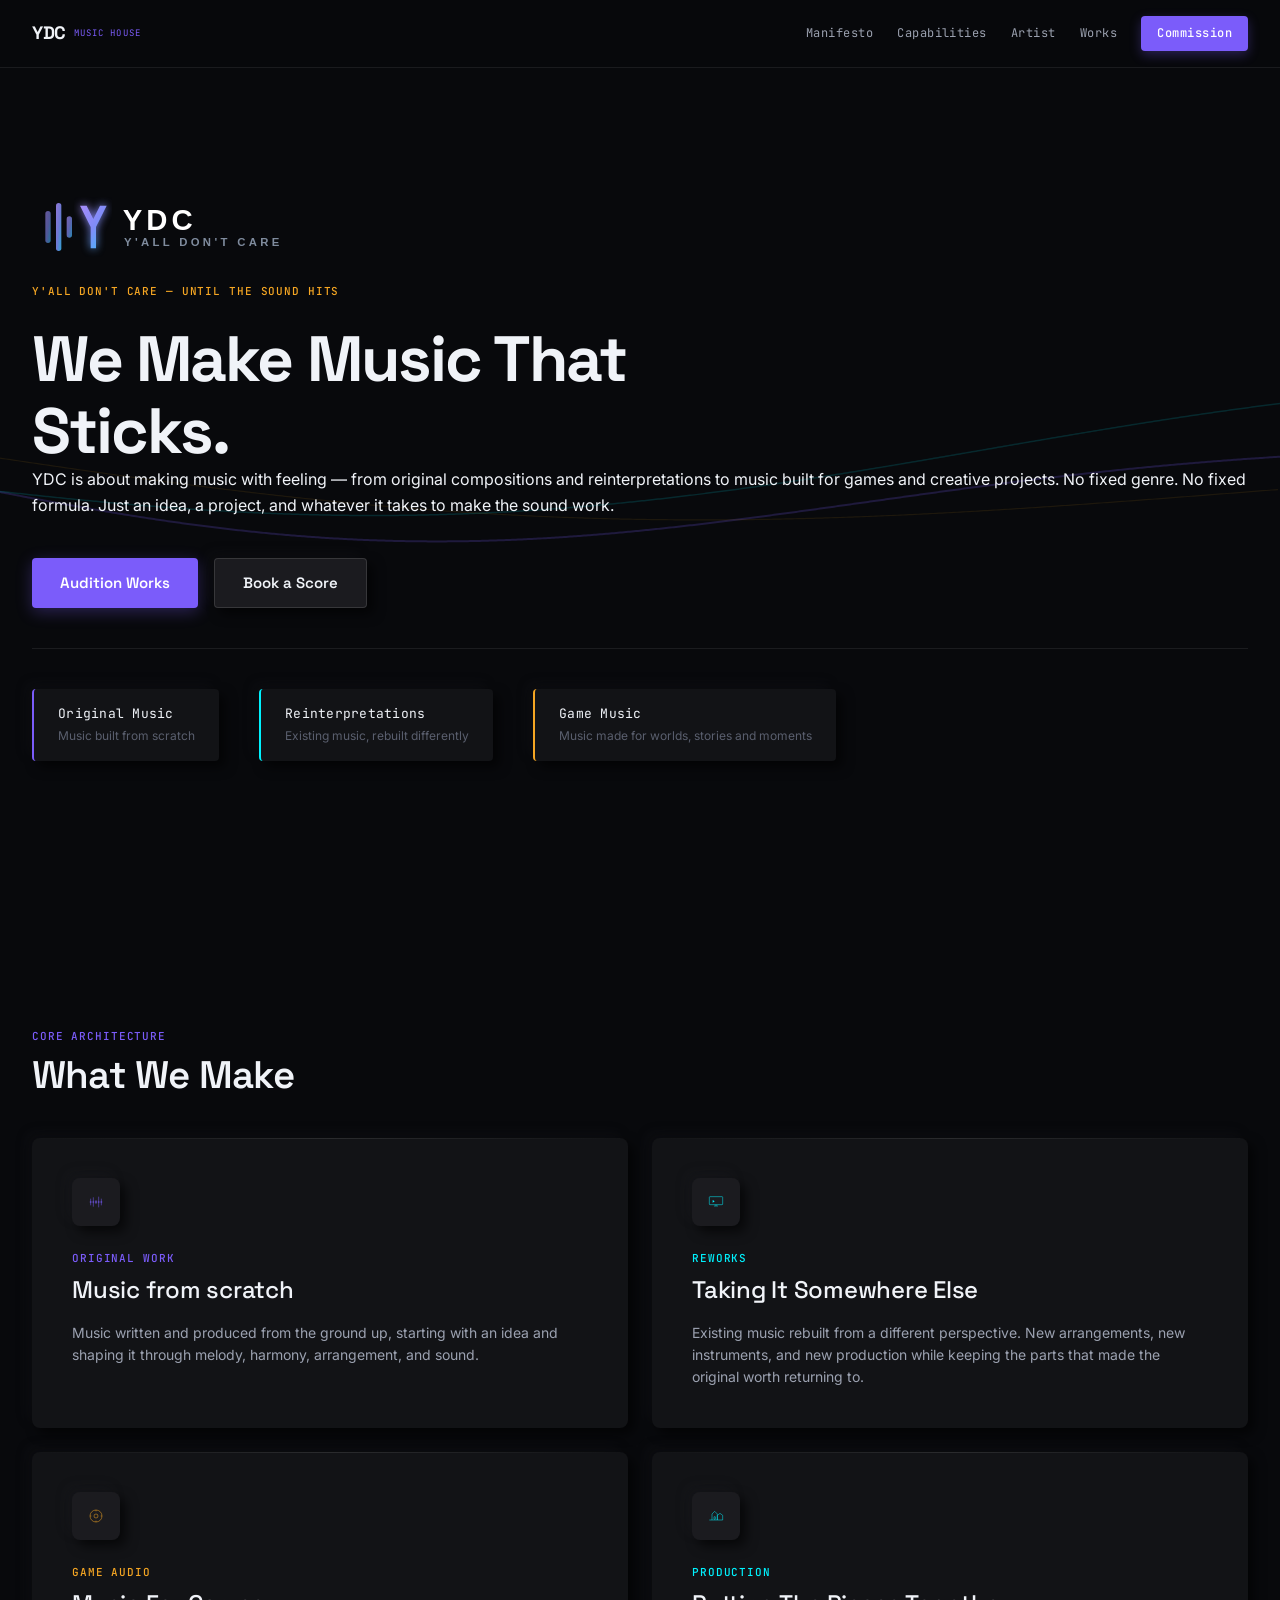
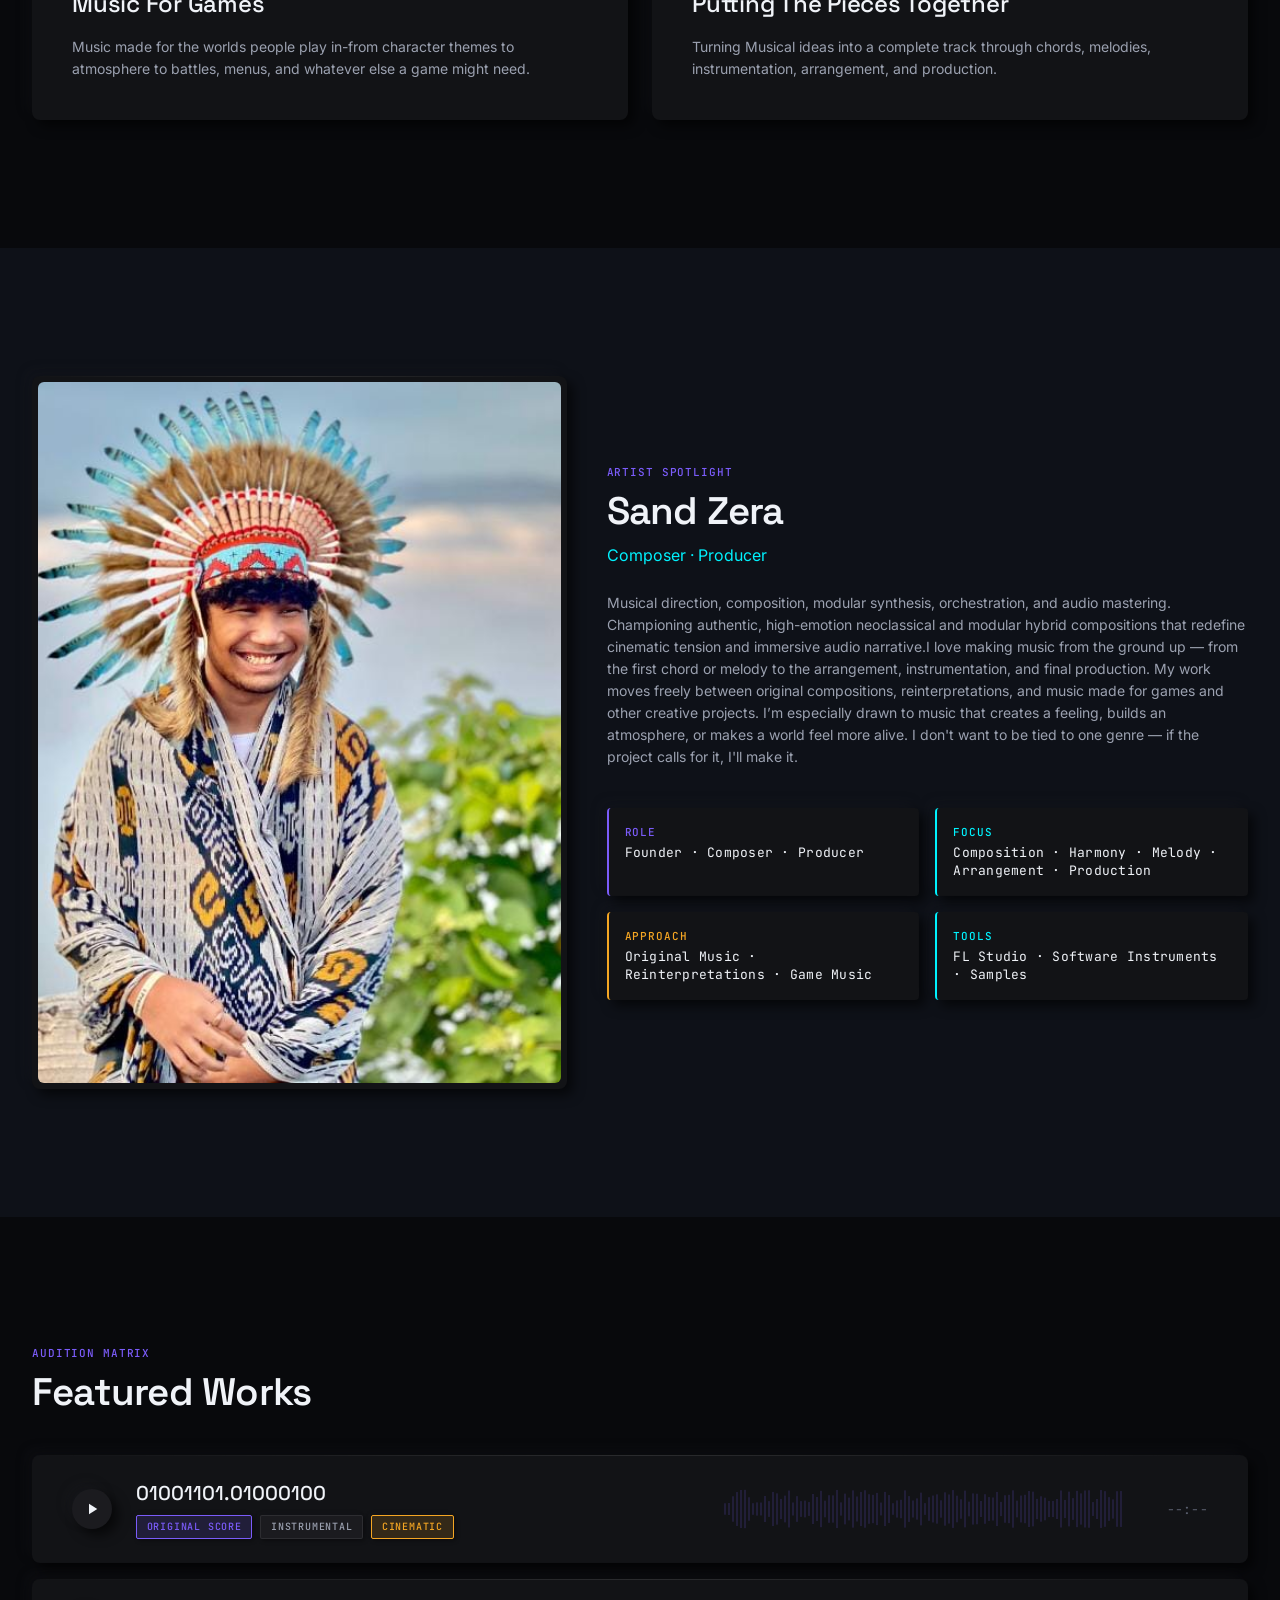
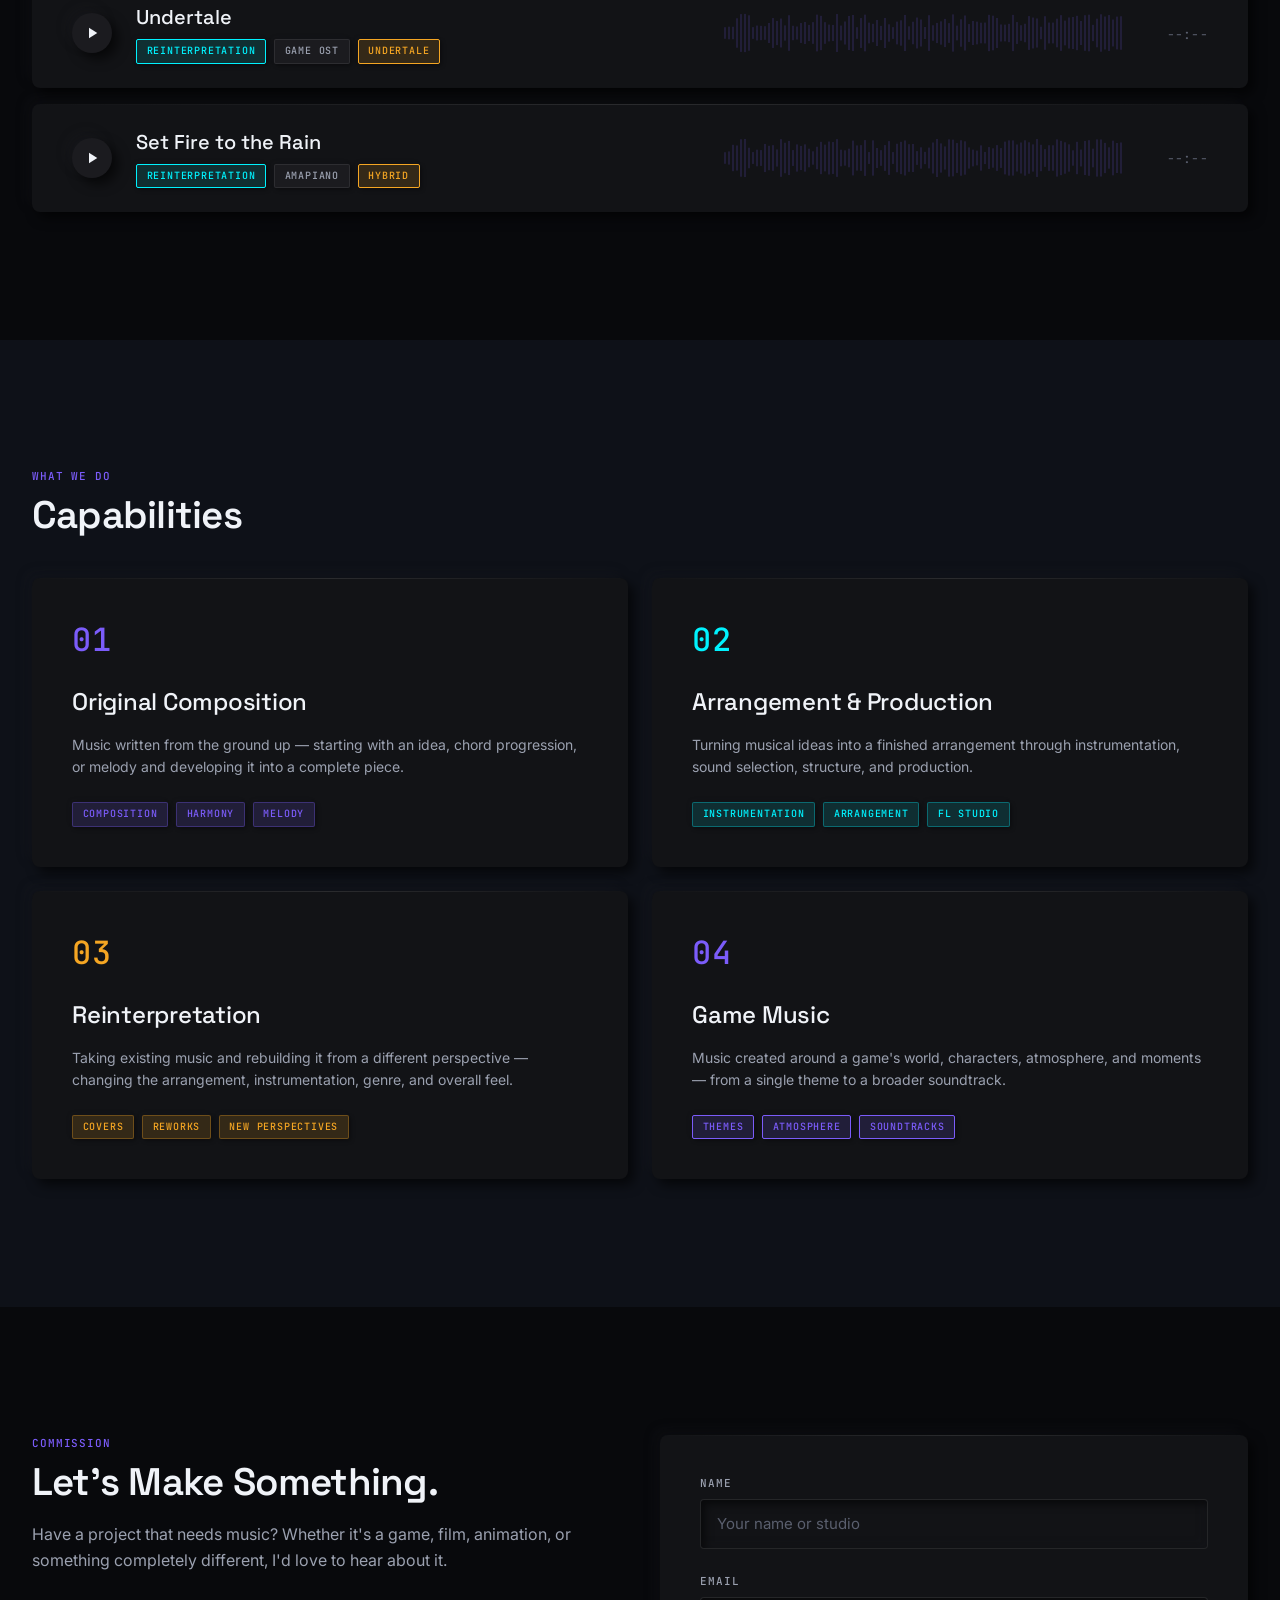
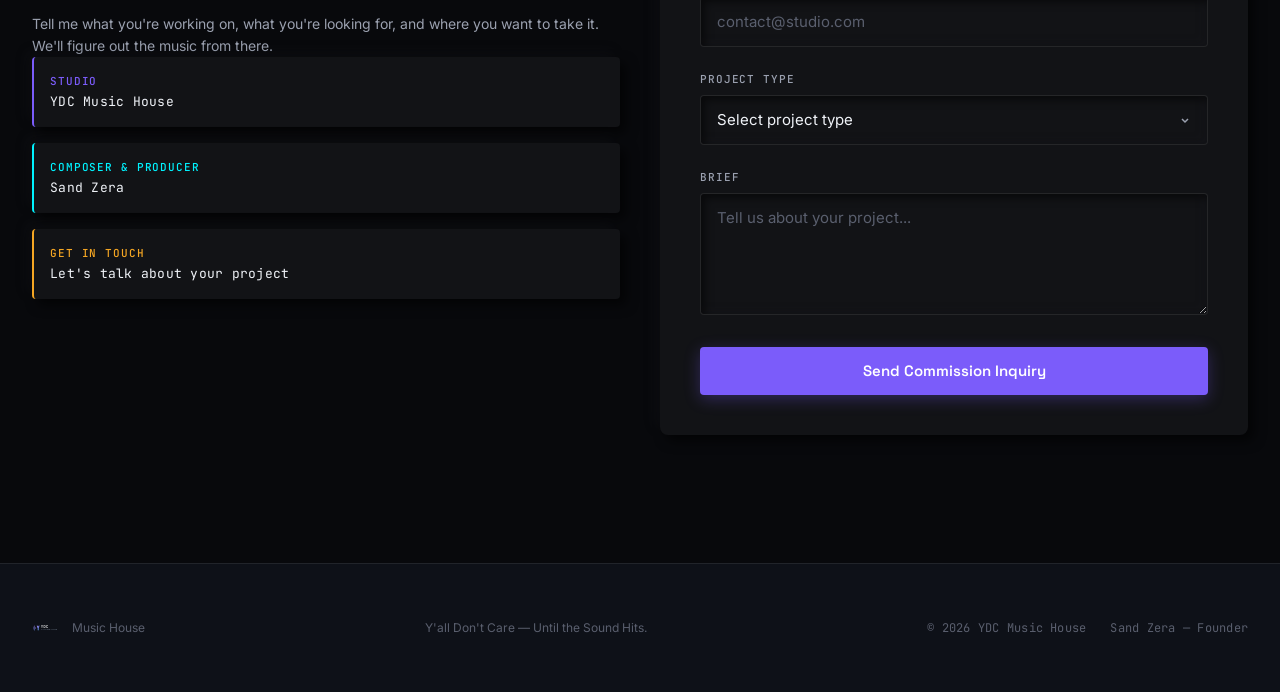
==== index.html @ 52e6efe8 "first commit" ====
<!DOCTYPE html>
<html lang="en">
<head>
  <meta charset="UTF-8">
  <meta name="viewport" content="width=device-width, initial-scale=1.0">
  <title>YDC Music House — Cinematic Sound Atelier</title>
  <meta name="description" content="YDC Music House — Bespoke cinematic soundtracks, adaptive game audio, and neoclassical reinterpretations by Sand Zera.">
  <link rel="preconnect" href="https://fonts.googleapis.com">
  <link rel="preconnect" href="https://fonts.gstatic.com" crossorigin>
  <link href="https://fonts.googleapis.com/css2?family=Inter:wght@400;500;600&family=JetBrains+Mono:wght@400;500&family=Space+Grotesk:wght@500;600;700&display=swap" rel="stylesheet">
  <link rel="stylesheet" href="styles.css">
</head>
<body>

  <!-- FIXED WAVEFORM BACKGROUND -->
  <canvas id="globalWaveform" class="global-waveform"></canvas>

  <!-- NAV -->
  <nav class="nav" id="nav">
    <div class="nav-inner container">
      <a href="#" class="nav-logo">
        <span class="nav-logo-mark">YDC</span>
        <span class="nav-logo-sub">MUSIC HOUSE</span>
      </a>
      <div class="nav-links" id="navLinks">
        <a href="#manifesto" class="nav-link">Manifesto</a>
        <a href="#capabilities" class="nav-link">Capabilities</a>
        <a href="#artist" class="nav-link">Artist</a>
        <a href="#works" class="nav-link">Works</a>
        <a href="#contact" class="nav-link nav-link--cta">Commission</a>
      </div>
      <button class="nav-toggle" id="navToggle" aria-label="Toggle menu">
        <span></span><span></span><span></span>
      </button>
    </div>
  </nav>

  <!-- HERO / MANIFESTO -->
  <section class="hero" id="manifesto">
    <div class="container hero-content">
      <img src="img/ydc-logo.svg" alt="YDC Music House" class="hero-logo">
      <p class="label-caps hero-eyebrow">Y'all Don't Care — Until the Sound Hits</p>
      <h1 class="display-hero">We Make Music That<br>Sticks.</h1>YDC is about making music with feeling — from original compositions and reinterpretations to music built for games and creative projects.

No fixed genre. No fixed formula. Just an idea, a project, and whatever it takes to make the sound work.</p>
      <div class="hero-actions">
        <a href="#works" class="btn btn-primary">Audition Works</a>
        <a href="#contact" class="btn btn-secondary">Book a Score</a>
      </div>
      <div class="hero-stats">
        <div class="hero-stat">
          <span class="mono-metric">Original Music</span>
          <span class="body-sm">Music built from scratch</span>
        </div>
        <div class="hero-stat">
          <span class="mono-metric">Reinterpretations</span>
          <span class="body-sm">Existing music, rebuilt differently</span>
        </div>
        <div class="hero-stat">
          <span class="mono-metric">Game Music</span>
          <span class="body-sm">Music made for worlds, stories and moments</span>
        </div>
      </div>
    </div>
  </section>

  <!-- GSM PILLARS / CAPABILITIES -->
  <section class="pillars" id="capabilities">
    <div class="container">
      <p class="label-caps section-label">Core Architecture</p>
      <h2 class="headline-lg">What We Make</h2>
      <div class="pillars-grid">

        <div class="pillar-card neu-card" data-reveal>
          <div class="pillar-icon">
            <svg viewBox="0 0 48 48" fill="none" stroke="currentColor" stroke-width="1.5"><path d="M8 14v20M16 10v28M24 18v12M32 8v32M40 14v20"/><circle cx="8" cy="24" r="2"/><circle cx="16" cy="24" r="2"/><circle cx="24" cy="24" r="2"/><circle cx="32" cy="24" r="2"/><circle cx="40" cy="24" r="2"/></svg>
          </div>
          <span class="label-caps pillar-tag">Original Work</span>
          <h3 class="headline-md">Music from scratch</h3>
          <p class="body-md">Music written and produced from the ground up, starting with an idea and shaping it through melody, harmony, arrangement, and sound.</p>
        </div>

        <div class="pillar-card neu-card" data-reveal>
          <div class="pillar-icon">
            <svg viewBox="0 0 48 48" fill="none" stroke="currentColor" stroke-width="1.5"><rect x="4" y="8" width="40" height="24" rx="2"/><path d="M18 36h12M24 32v4"/><path d="M14 18l6 4-6 4V18z" fill="currentColor" stroke="none"/></svg>
          </div>
          <span class="label-caps pillar-tag">Reworks</span>
          <h3 class="headline-md">Taking It Somewhere Else</h3>
          <p class="body-md">Existing music rebuilt from a different perspective. New arrangements, new instruments, and new production while keeping the parts that made the original worth returning to.</p>
        </div>

        <div class="pillar-card neu-card" data-reveal>
          <div class="pillar-icon">
            <svg viewBox="0 0 48 48" fill="none" stroke="currentColor" stroke-width="1.5"><circle cx="24" cy="24" r="18"/><circle cx="24" cy="24" r="6"/><path d="M24 6v4M24 38v4M6 24h4M38 24h4"/></svg>
          </div>
          <span class="label-caps pillar-tag">Game Audio</span>
          <h3 class="headline-md">Music For Games</h3>
          <p class="body-md">Music made for the worlds people play in-from character themes to atmosphere to battles, menus, and whatever else a game might need.</p>
        </div>

        <div class="pillar-card neu-card" data-reveal>
          <div class="pillar-icon">
            <svg viewBox="0 0 48 48" fill="none" stroke="currentColor" stroke-width="1.5"><path d="M12 36V18l8-8 8 8v18"/><path d="M28 36V22l8-6 8 6v14"/><path d="M4 36h40"/><rect x="18" y="26" width="4" height="8" rx="1"/></svg>
          </div>
          <span class="label-caps pillar-tag">Production</span>
          <h3 class="headline-md">Putting The Pieces Together</h3>
          <p class="body-md">Turning Musical ideas into a complete track through chords, melodies, instrumentation, arrangement, and production.</p>
        </div>

      </div>
    </div>
  </section>

  <!-- ARTIST SPOTLIGHT -->
  <section class="artist" id="artist">
    <div class="container artist-layout">
      <div class="artist-image-col" data-reveal>
        <div class="artist-image neu-card neu-card--primary">
          <img src="img/sand zera.jpeg" alt="Sand Zera — Principal Music Composer & Orchestral Producer" class="artist-photo">
        </div>
      </div>
      <div class="artist-info-col" data-reveal>
        <p class="label-caps section-label">Artist Spotlight</p>
        <h2 class="headline-lg">Sand Zera</h2>
        <p class="body-lg artist-role">Composer · Producer</p>
        <p class="body-md artist-bio">Musical direction, composition, modular synthesis, orchestration, and audio mastering. Championing authentic, high-emotion neoclassical and modular hybrid compositions that redefine cinematic tension and immersive audio narrative.I love making music from the ground up — from the first chord or melody to the arrangement, instrumentation, and final production. My work moves freely between original compositions, reinterpretations, and music made for games and other creative projects.

I’m especially drawn to music that creates a feeling, builds an atmosphere, or makes a world feel more alive. I don't want to be tied to one genre — if the project calls for it, I'll make it.</p>
        <div class="artist-specs">
          <div class="artist-spec">
            <span class="label-caps">Role</span>
            <span class="mono-metric">Founder · Composer · Producer</span>
          </div>
          <div class="artist-spec">
            <span class="label-caps">Focus</span>
            <span class="mono-metric">Composition · Harmony · Melody · Arrangement · Production</span>
          </div>
          <div class="artist-spec">
            <span class="label-caps">Approach</span>
            <span class="mono-metric">Original Music · Reinterpretations · Game Music</span>
          </div>
          <div class="artist-spec">
            <span class="label-caps">Tools</span>
            <span class="mono-metric">FL Studio · Software Instruments · Samples</span>
          </div>
        </div>
      </div>
    </div>
  </section>

  <!-- WORKS MATRIX -->
  <section class="works" id="works">
    <div class="container">
      <p class="label-caps section-label">Audition Matrix</p>
      <h2 class="headline-lg">Featured Works</h2>
      <div class="works-list">

        <div class="work-row neu-card" data-track="0">
          <div class="work-play">
            <button class="transport-btn" data-action="play" aria-label="Play">
              <svg class="icon-play" viewBox="0 0 24 24" fill="currentColor"><path d="M8 5v14l11-7z"/></svg>
              <svg class="icon-pause" viewBox="0 0 24 24" fill="currentColor" style="display:none"><path d="M6 4h4v16H6zM14 4h4v16h-4z"/></svg>
            </button>
          </div>
          <div class="work-info">
            <h3 class="headline-sm">01001101.01000100</h3>
            <div class="work-tags">
              <span class="chip chip--primary">Original Score</span>
              <span class="chip">Instrumental</span>
              <span class="chip chip--accent">Cinematic</span>
            </div>
          </div>
          <div class="work-waveform">
            <canvas class="waveform-canvas" width="600" height="48"></canvas>
          </div>
          <div class="work-meta">
            <span class="mono-metric work-time">--:--</span>
          </div>
        </div>

        <div class="work-row neu-card" data-track="1">
          <div class="work-play">
            <button class="transport-btn" data-action="play" aria-label="Play">
              <svg class="icon-play" viewBox="0 0 24 24" fill="currentColor"><path d="M8 5v14l11-7z"/></svg>
              <svg class="icon-pause" viewBox="0 0 24 24" fill="currentColor" style="display:none"><path d="M6 4h4v16H6zM14 4h4v16h-4z"/></svg>
            </button>
          </div>
          <div class="work-info">
            <h3 class="headline-sm">Undertale</h3>
            <div class="work-tags">
              <span class="chip chip--secondary">Reinterpretation</span>
              <span class="chip">GAME OST</span>
              <span class="chip chip--accent">Undertale</span>
            </div>
          </div>
          <div class="work-waveform">
            <canvas class="waveform-canvas" width="600" height="48"></canvas>
          </div>
          <div class="work-meta">
            <span class="mono-metric work-time">--:--</span>
          </div>
        </div>

        <div class="work-row neu-card" data-track="2">
          <div class="work-play">
            <button class="transport-btn" data-action="play" aria-label="Play">
              <svg class="icon-play" viewBox="0 0 24 24" fill="currentColor"><path d="M8 5v14l11-7z"/></svg>
              <svg class="icon-pause" viewBox="0 0 24 24" fill="currentColor" style="display:none"><path d="M6 4h4v16H6zM14 4h4v16h-4z"/></svg>
            </button>
          </div>
          <div class="work-info">
            <h3 class="headline-sm">Set Fire to the Rain</h3>
            <div class="work-tags">
              <span class="chip chip--secondary">Reinterpretation</span>
              <span class="chip">Amapiano</span>
              <span class="chip chip--accent">Hybrid</span>
            </div>
          </div>
          <div class="work-waveform">
            <canvas class="waveform-canvas" width="600" height="48"></canvas>
          </div>
          <div class="work-meta">
            <span class="mono-metric work-time">--:--</span>
          </div>
        </div>

      </div>

      <!-- Global Player Bar -->
      <div class="player-bar" id="playerBar" style="display:none">
        <div class="player-bar-inner">
          <div class="player-track-info">
            <span class="player-track-name headline-sm" id="playerTrackName"></span>
            <span class="player-track-tag label-caps" id="playerTrackTag"></span>
          </div>
          <div class="player-controls">
            <button class="transport-btn transport-btn--lg" id="playerPrev" aria-label="Previous">
              <svg viewBox="0 0 24 24" fill="currentColor"><path d="M6 6h2v12H6zM9.5 12l8.5 6V6z"/></svg>
            </button>
            <button class="transport-btn transport-btn--lg transport-btn--play" id="playerPlayPause" aria-label="Play/Pause">
              <svg class="icon-play" viewBox="0 0 24 24" fill="currentColor"><path d="M8 5v14l11-7z"/></svg>
              <svg class="icon-pause" viewBox="0 0 24 24" fill="currentColor" style="display:none"><path d="M6 4h4v16H6zM14 4h4v16h-4z"/></svg>
            </button>
            <button class="transport-btn transport-btn--lg" id="playerNext" aria-label="Next">
              <svg viewBox="0 0 24 24" fill="currentColor"><path d="M16 6h2v12h-2zM6 18l8.5-6L6 6z"/></svg>
            </button>
          </div>
          <div class="player-progress">
            <span class="mono-metric" id="playerCurrentTime">0:00</span>
            <div class="progress-track" id="progressTrack">
              <div class="progress-fill" id="progressFill"></div>
              <div class="progress-head" id="progressHead"></div>
            </div>
            <span class="mono-metric" id="playerDuration">0:00</span>
          </div>
          <div class="player-volume">
            <div class="volume-control">
              <button class="volume-btn" id="volumeBtn" aria-label="Mute/Unmute">
                <svg id="volumeIcon" viewBox="0 0 24 24" fill="currentColor"><path d="M3 9v6h4l5 5V4L7 9H3zm13.5 3c0-1.77-1.02-3.29-2.5-4.03v8.05c1.48-.73 2.5-2.25 2.5-4.02zM14 3.23v2.06c2.89.86 5 3.54 5 6.71s-2.11 5.85-5 6.71v2.06c4.01-.91 7-4.49 7-8.77s-2.99-7.86-7-8.77z"/></svg>
                <svg id="volumeMuteIcon" viewBox="0 0 24 24" fill="currentColor" style="display:none"><path d="M16.5 12c0-1.77-1.02-3.29-2.5-4.03v2.21l2.45 2.45c.03-.2.05-.41.05-.63zm2.5 0c0 .94-.2 1.82-.54 2.64l1.51 1.51C20.63 14.91 21 13.5 21 12c0-4.28-2.99-7.86-7-8.77v2.06c2.89.86 5 3.54 5 6.71zM4.27 3L3 4.27 7.73 9H3v6h4l5 5v-6.73l4.25 4.25c-.67.52-1.42.93-2.25 1.18v2.06c1.38-.31 2.63-.95 3.69-1.81L19.73 21 21 19.73l-9-9L4.27 3zM12 4L9.91 6.09 12 8.18V4z"/></svg>
              </button>
              <input type="range" class="volume-slider" id="volumeSlider" min="0" max="100" value="80" aria-label="Volume">
            </div>
          </div>
        </div>
      </div>
    </div>
  </section>

  <!-- WHAT WE DO / CAPABILITIES -->
  <section class="services" id="services">
    <div class="container">
      <p class="label-caps section-label">What We Do</p>
      <h2 class="headline-lg">Capabilities</h2>
      <div class="services-grid">

        <div class="service-card neu-card" data-reveal>
          <span class="mono-metric service-number">01</span>
          <h3 class="headline-md">Original Composition</h3>
          <p class="body-md">Music written from the ground up — starting with an idea, chord progression, or melody and developing it into a complete piece.</p>
          <div class="service-specs">
            <span class="chip chip--primary">Composition</span>
            <span class="chip chip--primary">Harmony</span>
            <span class="chip chip--primary">Melody</span>
          </div>
        </div>

        <div class="service-card neu-card" data-reveal>
          <span class="mono-metric service-number">02</span>
          <h3 class="headline-md">Arrangement &amp; Production</h3>
          <p class="body-md">Turning musical ideas into a finished arrangement through instrumentation, sound selection, structure, and production.</p>
          <div class="service-specs">
            <span class="chip chip--secondary">Instrumentation</span>
            <span class="chip chip--secondary">Arrangement</span>
            <span class="chip chip--secondary">FL Studio</span>
          </div>
        </div>

        <div class="service-card neu-card" data-reveal>
          <span class="mono-metric service-number">03</span>
          <h3 class="headline-md">Reinterpretation</h3>
          <p class="body-md">Taking existing music and rebuilding it from a different perspective — changing the arrangement, instrumentation, genre, and overall feel.</p>
          <div class="service-specs">
            <span class="chip chip--accent">Covers</span>
            <span class="chip chip--accent">Reworks</span>
            <span class="chip chip--accent">New Perspectives</span>
          </div>
        </div>

        <div class="service-card neu-card" data-reveal>
          <span class="mono-metric service-number">04</span>
          <h3 class="headline-md">Game Music</h3>
          <p class="body-md">Music created around a game's world, characters, atmosphere, and moments — from a single theme to a broader soundtrack.</p>
          <div class="service-specs">
            <span class="chip chip--primary">Themes</span>
            <span class="chip chip--primary">Atmosphere</span>
            <span class="chip chip--primary">Soundtracks</span>
          </div>
        </div>

      </div>
    </div>
  </section>

  <!-- COMMISSION -->
  <section class="contact" id="contact">
    <div class="container contact-layout">
      <div class="contact-info" data-reveal>
        <p class="label-caps section-label">Commission</p>
        <h2 class="headline-lg">Let's Make Something.</h2>
        <p class="body-lg">Have a project that needs music? Whether it's a game, film, animation, or something completely different, I'd love to hear about it.</p>
        <p class="body-md" style="color: var(--text-mid); margin-top: var(--space-md);">Tell me what you're working on, what you're looking for, and where you want to take it. We'll figure out the music from there.</p>
        <div class="contact-details">
          <div class="contact-detail">
            <span class="label-caps">Studio</span>
            <span class="mono-metric">YDC Music House</span>
          </div>
          <div class="contact-detail">
            <span class="label-caps">Composer &amp; Producer</span>
            <span class="mono-metric">Sand Zera</span>
          </div>
          <div class="contact-detail">
            <span class="label-caps">Get In Touch</span>
            <span class="mono-metric">Let's talk about your project</span>
          </div>
        </div>
      </div>
      <div class="contact-form-wrap" data-reveal>
        <form class="contact-form neu-card" id="contactForm" action="https://api.web3forms.com/submit" method="POST">
          <input type="hidden" name="access_key" value="b7cc410f-c3ca-43a8-bf45-d6888de39b1b">
          <input type="hidden" name="subject" value="New Commission Inquiry — YDC Music House">
          <input type="hidden" name="from_name" value="YDC Music House Website">
          <input type="hidden" name="redirect" value="https://web3forms.com/success">
          <div class="form-group">
            <label class="label-caps" for="formName">Name</label>
            <input type="text" id="formName" name="name" class="form-input" placeholder="Your name or studio" required>
          </div>
          <div class="form-group">
            <label class="label-caps" for="formEmail">Email</label>
            <input type="email" id="formEmail" name="email" class="form-input" placeholder="contact@studio.com" required>
          </div>
          <div class="form-group">
            <label class="label-caps" for="formProject">Project Type</label>
            <select id="formProject" name="project_type" class="form-input" required>
              <option value="">Select project type</option>
              <option value="game">Game Soundtrack</option>
              <option value="film">Film / Trailer Scoring</option>
              <option value="release">Artistic Release</option>
              <option value="other">Other</option>
            </select>
          </div>
          <div class="form-group">
            <label class="label-caps" for="formMessage">Brief</label>
            <textarea id="formMessage" name="message" class="form-input form-textarea" rows="4" placeholder="Tell us about your project..." required></textarea>
          </div>
          <button type="submit" class="btn btn-primary btn-full">Send Commission Inquiry</button>
        </form>
      </div>
    </div>
  </section>

  <!-- FOOTER -->
  <footer class="footer">
    <div class="container footer-inner">
      <div class="footer-brand">
        <img src="img/ydc-logo.svg" alt="YDC" class="footer-brand-img">
        <span class="body-sm">Music House</span>
      </div>
      <p class="body-sm footer-copy">Y'all Don't Care — Until the Sound Hits.</p>
      <div class="footer-meta">
        <span class="mono-metric">&copy; 2026 YDC Music House</span>
        <span class="mono-metric">Sand Zera — Founder</span>
      </div>
    </div>
  </footer>

  <audio id="audioElement" preload="auto"></audio>
  <script src="app.js"></script>
</body>
</html>
---- styles.css ----
/* ============================================
   YDC MUSIC HOUSE — Design System Tokens
   From DESIGN.md
   ============================================ */

:root {
  /* Colors — Obsidian Void Palette */
  --bg: #08090C;
  --bg-elevated: #0E1118;
  --bg-deck: #151922;
  --surface-1: #121316;
  --surface-2: #1b1b1f;
  --surface-3: #1f1f23;
  --surface-4: #292a2d;
  --surface-5: #343538;

  --primary: #7B5CFA;
  --primary-glow: rgba(123, 92, 250, 0.35);
  --primary-dim: rgba(123, 92, 250, 0.15);
  --on-primary: #FFFFFF;

  --secondary: #00F2FE;
  --secondary-glow: rgba(0, 242, 254, 0.5);
  --secondary-dim: rgba(0, 242, 254, 0.12);

  --tertiary: #F5A623;
  --tertiary-glow: rgba(245, 166, 35, 0.35);
  --tertiary-dim: rgba(245, 166, 35, 0.15);

  --text-high: #F0F3F8;
  --text-mid: #9BA1B0;
  --text-low: #5A5F6E;

  --border: rgba(255, 255, 255, 0.08);
  --border-strong: rgba(255, 255, 255, 0.12);

  /* Neomorphism shadows for dark surfaces */
  --neu-shadow-out: 6px 6px 12px rgba(0, 0, 0, 0.6), -6px -6px 12px rgba(40, 42, 45, 0.15);
  --neu-shadow-in: inset 4px 4px 8px rgba(0, 0, 0, 0.5), inset -4px -4px 8px rgba(40, 42, 45, 0.1);
  --neu-shadow-out-hover: 8px 8px 16px rgba(0, 0, 0, 0.7), -8px -8px 16px rgba(40, 42, 45, 0.18);
  --neu-shadow-primary: 6px 6px 12px rgba(0, 0, 0, 0.6), -6px -6px 12px rgba(123, 92, 250, 0.08);
  --neu-shadow-secondary: 6px 6px 12px rgba(0, 0, 0, 0.6), -6px -6px 12px rgba(0, 242, 254, 0.06);

  /* Typography */
  --font-display: 'Space Grotesk', sans-serif;
  --font-body: 'Inter', sans-serif;
  --font-mono: 'JetBrains Mono', monospace;

  /* Spacing */
  --gutter: 1.5rem;
  --margin: 2rem;
  --space-xs: 0.25rem;
  --space-sm: 0.5rem;
  --space-md: 1rem;
  --space-lg: 1.5rem;
  --space-xl: 2.5rem;

  /* Radius */
  --radius-sm: 0.125rem;
  --radius: 0.25rem;
  --radius-md: 0.375rem;
  --radius-lg: 0.5rem;
  --radius-xl: 0.75rem;
  --radius-full: 9999px;
}

/* ============================================
   RESET & BASE
   ============================================ */

*, *::before, *::after {
  box-sizing: border-box;
  margin: 0;
  padding: 0;
}

html {
  scroll-behavior: smooth;
  -webkit-font-smoothing: antialiased;
  -moz-osx-font-smoothing: grayscale;
}

body {
  font-family: var(--font-body);
  background: var(--bg);
  color: var(--text-high);
  line-height: 1.6;
  overflow-x: hidden;
}

a { color: inherit; text-decoration: none; }
img { max-width: 100%; display: block; }
button { cursor: pointer; border: none; background: none; font: inherit; color: inherit; }
input, select, textarea { font: inherit; color: inherit; }

/* ============================================
   TYPOGRAPHY CLASSES (from DESIGN.md)
   ============================================ */

.display-hero {
  font-family: var(--font-display);
  font-size: clamp(2.375rem, 5vw, 4rem);
  font-weight: 700;
  line-height: 1.125;
  letter-spacing: -0.03em;
}

.headline-lg {
  font-family: var(--font-display);
  font-size: clamp(1.75rem, 3vw, 2.5rem);
  font-weight: 600;
  line-height: 1.2;
  letter-spacing: -0.02em;
}

.headline-md {
  font-family: var(--font-display);
  font-size: 1.5rem;
  font-weight: 500;
  line-height: 1.333;
  letter-spacing: -0.01em;
}

.headline-sm {
  font-family: var(--font-display);
  font-size: 1.25rem;
  font-weight: 500;
  line-height: 1.4;
}

.body-lg { font-size: 1rem; line-height: 1.625; }
.body-md { font-size: 0.875rem; line-height: 1.571; }
.body-sm { font-size: 0.75rem; line-height: 1.5; }

.label-caps {
  font-family: var(--font-mono);
  font-size: 0.6875rem;
  font-weight: 500;
  line-height: 1.455;
  letter-spacing: 0.08em;
  text-transform: uppercase;
  color: var(--text-mid);
}

.mono-metric {
  font-family: var(--font-mono);
  font-size: 0.8125rem;
  font-weight: 400;
  line-height: 1.385;
  letter-spacing: 0.02em;
  color: var(--text-high);
}

/* ============================================
   LAYOUT
   ============================================ */

.container {
  width: 100%;
  max-width: 1280px;
  margin: 0 auto;
  padding: 0 var(--margin);
}

.section-label {
  margin-bottom: var(--space-sm);
  color: var(--primary);
}

/* ============================================
   NEOMORPHISM CARD
   ============================================ */

.neu-card {
  background: var(--surface-1);
  border-radius: var(--radius-lg);
  box-shadow: var(--neu-shadow-out);
  position: relative;
  overflow: hidden;
  transition: box-shadow 0.3s ease, transform 0.3s ease;
}

.neu-card:hover {
  box-shadow: var(--neu-shadow-out-hover);
  transform: translateY(-2px);
}

/* Subtle top-edge rim light */
.neu-card::before {
  content: '';
  position: absolute;
  top: 0;
  left: 0;
  right: 0;
  height: 1px;
  background: linear-gradient(90deg, transparent, rgba(255,255,255,0.1), transparent);
  z-index: 1;
}

/* Accent glow variants */
.neu-card--primary {
  box-shadow: var(--neu-shadow-primary);
}

.neu-card--secondary {
  box-shadow: var(--neu-shadow-secondary);
}

.neu-card--inset {
  box-shadow: var(--neu-shadow-in);
}

/* ============================================
   GLOBAL FIXED WAVEFORM BACKGROUND
   ============================================ */

.global-waveform {
  position: fixed;
  top: 0;
  left: 0;
  width: 100vw;
  height: 100vh;
  z-index: 0;
  pointer-events: none;
}

/* ============================================
   BUTTONS
   ============================================ */

.btn {
  display: inline-flex;
  align-items: center;
  justify-content: center;
  padding: 0.75rem 1.75rem;
  font-family: var(--font-display);
  font-weight: 600;
  font-size: 0.9375rem;
  border-radius: var(--radius);
  transition: all 0.25s ease;
  white-space: nowrap;
}

.btn-primary {
  background: var(--primary);
  color: var(--on-primary);
  box-shadow: 0 4px 16px rgba(123, 92, 250, 0.3);
}

.btn-primary:hover {
  box-shadow: 0 0 28px -2px var(--primary-glow), 0 4px 20px rgba(123, 92, 250, 0.4);
  transform: translateY(-2px);
}

.btn-secondary {
  background: var(--surface-2);
  border: 1px solid var(--border-strong);
  color: var(--text-high);
  box-shadow: var(--neu-shadow-out);
}

.btn-secondary:hover {
  background: var(--surface-3);
  border-color: var(--secondary);
  color: var(--secondary);
  box-shadow: var(--neu-shadow-secondary);
}

.btn-full { width: 100%; }

/* ============================================
   TRANSPORT BUTTONS
   ============================================ */

.transport-btn {
  width: 40px;
  height: 40px;
  border-radius: var(--radius-full);
  display: flex;
  align-items: center;
  justify-content: center;
  background: var(--surface-2);
  box-shadow: var(--neu-shadow-out);
  transition: all 0.2s ease;
  flex-shrink: 0;
}

.transport-btn svg {
  width: 18px;
  height: 18px;
}

.transport-btn:hover {
  background: var(--primary-dim);
  box-shadow: var(--neu-shadow-primary);
}

.transport-btn.is-active {
  background: var(--primary);
  box-shadow: 0 0 20px -4px var(--primary-glow);
}

.transport-btn--lg {
  width: 48px;
  height: 48px;
}

.transport-btn--lg svg {
  width: 22px;
  height: 22px;
}

.transport-btn--play {
  width: 56px;
  height: 56px;
  background: var(--primary);
  box-shadow: 0 4px 20px rgba(123, 92, 250, 0.4);
}

.transport-btn--play svg {
  width: 24px;
  height: 24px;
}

.transport-btn--play:hover {
  box-shadow: 0 0 36px -2px var(--primary-glow), 0 4px 24px rgba(123, 92, 250, 0.5);
  transform: scale(1.05);
}

/* ============================================
   CHIPS & BADGES
   ============================================ */

.chip {
  display: inline-flex;
  align-items: center;
  padding: 0.2rem 0.6rem;
  font-family: var(--font-mono);
  font-size: 0.625rem;
  font-weight: 500;
  letter-spacing: 0.08em;
  text-transform: uppercase;
  border: 1px solid var(--border);
  border-radius: var(--radius-sm);
  background: var(--surface-2);
  color: var(--text-mid);
  box-shadow: 2px 2px 4px rgba(0,0,0,0.3), -2px -2px 4px rgba(40,42,45,0.08);
}

.chip--primary {
  border-color: var(--primary);
  color: var(--primary);
  background: var(--primary-dim);
}

.chip--secondary {
  border-color: var(--secondary);
  color: var(--secondary);
  background: var(--secondary-dim);
}

.chip--accent {
  border-color: var(--tertiary);
  color: var(--tertiary);
  background: var(--tertiary-dim);
}

/* ============================================
   VOLUME SLIDER
   ============================================ */

.volume-control {
  display: flex;
  align-items: center;
  gap: var(--space-sm);
}

.volume-slider {
  -webkit-appearance: none;
  appearance: none;
  width: 80px;
  height: 4px;
  background: var(--surface-4);
  border-radius: 2px;
  outline: none;
  cursor: pointer;
}

.volume-slider::-webkit-slider-thumb {
  -webkit-appearance: none;
  appearance: none;
  width: 14px;
  height: 14px;
  border-radius: var(--radius-full);
  background: var(--secondary);
  box-shadow: 0 0 8px var(--secondary-glow);
  cursor: pointer;
  transition: transform 0.15s ease;
}

.volume-slider::-webkit-slider-thumb:hover {
  transform: scale(1.2);
}

.volume-slider::-moz-range-thumb {
  width: 14px;
  height: 14px;
  border-radius: var(--radius-full);
  background: var(--secondary);
  box-shadow: 0 0 8px var(--secondary-glow);
  cursor: pointer;
  border: none;
}

.volume-btn {
  width: 32px;
  height: 32px;
  border-radius: var(--radius-full);
  display: flex;
  align-items: center;
  justify-content: center;
  background: var(--surface-2);
  box-shadow: 3px 3px 6px rgba(0,0,0,0.4), -3px -3px 6px rgba(40,42,45,0.1);
  transition: all 0.2s ease;
}

.volume-btn svg {
  width: 16px;
  height: 16px;
  color: var(--secondary);
}

.volume-btn:hover {
  background: var(--secondary-dim);
}

.volume-btn.is-muted {
  opacity: 0.5;
}

.volume-btn.is-muted svg {
  color: var(--text-low);
}

/* ============================================
   NAVIGATION
   ============================================ */

.nav {
  position: fixed;
  top: 0;
  left: 0;
  right: 0;
  z-index: 100;
  padding: var(--space-md) 0;
  background: rgba(8, 9, 12, 0.9);
  backdrop-filter: blur(16px);
  -webkit-backdrop-filter: blur(16px);
  border-bottom: 1px solid var(--border);
  transition: background 0.3s ease;
}

.nav-inner {
  display: flex;
  align-items: center;
  justify-content: space-between;
}

.nav-logo {
  display: flex;
  align-items: center;
  gap: var(--space-sm);
}

.nav-logo-img {
  width: 90px;
  height: 90px;
  object-fit: contain;
  border-radius: var(--radius);
}

.nav-logo-text {
  display: flex;
  flex-direction: column;
  line-height: 1.2;
}

.nav-logo-mark {
  font-family: var(--font-display);
  font-size: 1.125rem;
  font-weight: 700;
  color: var(--text-high);
  letter-spacing: -0.02em;
}

.nav-logo-sub {
  font-family: var(--font-mono);
  font-size: 0.5625rem;
  letter-spacing: 0.12em;
  text-transform: uppercase;
  color: var(--primary);
}

.nav-links {
  display: flex;
  align-items: center;
  gap: var(--space-lg);
}

.nav-link {
  font-family: var(--font-mono);
  font-size: 0.75rem;
  letter-spacing: 0.04em;
  color: var(--text-mid);
  transition: color 0.2s ease;
}

.nav-link:hover { color: var(--secondary); }

.nav-link--cta {
  padding: 0.5rem 1rem;
  background: var(--primary);
  color: var(--on-primary);
  border-radius: var(--radius);
  font-weight: 500;
  box-shadow: 0 4px 12px rgba(123, 92, 250, 0.3);
}

.nav-link--cta:hover {
  box-shadow: 0 0 20px -2px var(--primary-glow);
  color: var(--on-primary);
}

.nav-toggle {
  display: none;
  flex-direction: column;
  gap: 5px;
  width: 28px;
  padding: 4px 0;
}

.nav-toggle span {
  display: block;
  height: 2px;
  background: var(--text-mid);
  border-radius: 1px;
  transition: all 0.3s ease;
}

/* ============================================
   HERO
   ============================================ */

.hero {
  position: relative;
  min-height: 100vh;
  display: flex;
  align-items: center;
  padding: 8rem 0 4rem;
  overflow: hidden;
}

.hero-content {
  position: relative;
  z-index: 1;
}

.hero-logo {
  width: 320px;
  height: auto;
  display: block;
  margin-bottom: var(--space-md);
  margin-top: -1rem;
  border-radius: var(--radius-lg);
}

.hero-eyebrow {
  color: var(--tertiary);
  margin-bottom: var(--space-lg);
}

.hero-sub {
  color: var(--text-mid);
  max-width: 560px;
  margin-top: var(--space-lg);
}

.hero-actions {
  display: flex;
  gap: var(--space-md);
  margin-top: var(--space-xl);
  flex-wrap: wrap;
}

.hero-stats {
  display: flex;
  gap: var(--space-xl);
  margin-top: var(--space-xl);
  padding-top: var(--space-xl);
  border-top: 1px solid var(--border);
  flex-wrap: wrap;
}

.hero-stat {
  display: flex;
  flex-direction: column;
  gap: var(--space-xs);
  padding: var(--space-md) var(--space-lg);
  background: var(--surface-1);
  border-radius: var(--radius);
  box-shadow: var(--neu-shadow-out);
  border-left: 2px solid var(--primary);
}

.hero-stat:nth-child(2) { border-left-color: var(--secondary); }
.hero-stat:nth-child(3) { border-left-color: var(--tertiary); }

.hero-stat .body-sm {
  color: var(--text-low);
}

/* ============================================
   PILLARS / CAPABILITIES
   ============================================ */

.pillars {
  padding: 8rem 0;
}

.pillars-grid {
  display: grid;
  grid-template-columns: repeat(2, 1fr);
  gap: var(--space-lg);
  margin-top: var(--space-xl);
}

.pillar-card {
  padding: var(--space-xl);
}

.pillar-icon {
  width: 48px;
  height: 48px;
  margin-bottom: var(--space-lg);
  padding: var(--space-md);
  background: var(--surface-2);
  border-radius: var(--radius-lg);
  box-shadow: var(--neu-shadow-out);
  display: flex;
  align-items: center;
  justify-content: center;
}

.pillar-icon svg {
  width: 100%;
  height: 100%;
}

.pillar-card:nth-child(1) .pillar-icon { color: var(--primary); }
.pillar-card:nth-child(2) .pillar-icon { color: var(--secondary); }
.pillar-card:nth-child(3) .pillar-icon { color: var(--tertiary); }
.pillar-card:nth-child(4) .pillar-icon { color: var(--secondary); }

.pillar-tag {
  margin-bottom: var(--space-sm);
  display: block;
}

.pillar-card:nth-child(1) .pillar-tag { color: var(--primary); }
.pillar-card:nth-child(2) .pillar-tag { color: var(--secondary); }
.pillar-card:nth-child(3) .pillar-tag { color: var(--tertiary); }
.pillar-card:nth-child(4) .pillar-tag { color: var(--secondary); }

.pillar-card .headline-md {
  margin-bottom: var(--space-md);
}

.pillar-card .body-md {
  color: var(--text-mid);
}

/* ============================================
   ARTIST SPOTLIGHT
   ============================================ */

.artist {
  padding: 8rem 0;
  background: var(--bg-elevated);
}

.artist-layout {
  display: grid;
  grid-template-columns: 1fr 1.2fr;
  gap: var(--space-xl);
  align-items: center;
}

.artist-image {
  aspect-ratio: 3 / 4;
  display: flex;
  align-items: center;
  justify-content: center;
  padding: 6px;
  box-shadow: var(--neu-shadow-out);
}

.artist-photo {
  width: 100%;
  height: 100%;
  object-fit: cover;
  border-radius: calc(var(--radius-lg) - 2px);
}

.artist-role {
  color: var(--secondary);
  margin-top: var(--space-sm);
  margin-bottom: var(--space-lg);
}

.artist-bio {
  color: var(--text-mid);
  margin-bottom: var(--space-xl);
}

.artist-specs {
  display: grid;
  grid-template-columns: 1fr 1fr;
  gap: var(--space-md);
}

.artist-spec {
  display: flex;
  flex-direction: column;
  gap: var(--space-xs);
  padding: var(--space-md);
  background: var(--surface-1);
  border-radius: var(--radius);
  box-shadow: var(--neu-shadow-out);
  border-left: 2px solid var(--primary);
  transition: box-shadow 0.2s ease;
}

.artist-spec:nth-child(2) { border-left-color: var(--secondary); }
.artist-spec:nth-child(3) { border-left-color: var(--tertiary); }
.artist-spec:nth-child(4) { border-left-color: var(--secondary); }

.artist-spec:hover {
  box-shadow: var(--neu-shadow-out-hover);
}

.artist-spec .label-caps {
  color: var(--primary);
}

.artist-spec:nth-child(2) .label-caps { color: var(--secondary); }
.artist-spec:nth-child(3) .label-caps { color: var(--tertiary); }
.artist-spec:nth-child(4) .label-caps { color: var(--secondary); }

/* ============================================
   WORKS / AUDITION MATRIX
   ============================================ */

.works {
  padding: 8rem 0;
}

.works-list {
  display: flex;
  flex-direction: column;
  gap: var(--space-md);
  margin-top: var(--space-xl);
}

.work-row {
  display: grid;
  grid-template-columns: auto 1fr auto auto;
  gap: var(--space-lg);
  align-items: center;
  padding: var(--space-lg) var(--space-xl);
  transition: all 0.3s ease;
}

.work-row:hover {
  box-shadow: var(--neu-shadow-out-hover), 0 0 20px -4px var(--primary-glow);
}

.work-row.is-playing {
  box-shadow: var(--neu-shadow-out), 0 0 24px -4px var(--secondary-glow);
  border-color: rgba(0, 242, 254, 0.2);
}

.work-info {
  min-width: 0;
}

.work-info .headline-sm {
  margin-bottom: var(--space-sm);
  white-space: nowrap;
  overflow: hidden;
  text-overflow: ellipsis;
}

.work-tags {
  display: flex;
  gap: var(--space-sm);
  flex-wrap: wrap;
}

.work-waveform {
  flex: 1;
  min-width: 120px;
  max-width: 400px;
  height: 48px;
  overflow: hidden;
}

.waveform-canvas {
  width: 100%;
  height: 100%;
  display: block;
}

.work-meta {
  text-align: right;
  min-width: 60px;
}

.work-time {
  color: var(--text-low);
}

/* ============================================
   PLAYER BAR (sticky bottom)
   ============================================ */

.player-bar {
  position: fixed;
  bottom: 0;
  left: 0;
  right: 0;
  z-index: 90;
  padding: var(--space-md) 0;
  border-radius: 0;
  border-left: none;
  border-right: none;
  border-bottom: none;
  box-shadow: 0 -8px 32px rgba(0, 0, 0, 0.6);
  background: var(--surface-1);
  animation: slideUp 0.4s ease;
}

@keyframes slideUp {
  from { transform: translateY(100%); }
  to { transform: translateY(0); }
}

.player-bar-inner {
  max-width: 1280px;
  margin: 0 auto;
  padding: 0 var(--margin);
  display: grid;
  grid-template-columns: auto 1fr auto auto;
  gap: var(--space-lg);
  align-items: center;
}

.player-track-info {
  display: flex;
  flex-direction: column;
  gap: 2px;
  min-width: 0;
}

.player-track-name {
  white-space: nowrap;
  overflow: hidden;
  text-overflow: ellipsis;
  font-size: 1rem;
}

.player-track-tag {
  color: var(--tertiary);
  font-size: 0.625rem;
}

.player-controls {
  display: flex;
  align-items: center;
  gap: var(--space-md);
}

.player-progress {
  display: flex;
  align-items: center;
  gap: var(--space-md);
  grid-column: 2 / 4;
}

.progress-track {
  flex: 1;
  height: 6px;
  background: var(--surface-4);
  border-radius: 3px;
  position: relative;
  cursor: pointer;
  box-shadow: var(--neu-shadow-in);
}

.progress-fill {
  height: 100%;
  background: linear-gradient(90deg, var(--primary), var(--secondary));
  border-radius: 3px;
  width: 0%;
  transition: width 0.1s linear;
}

.progress-head {
  position: absolute;
  top: 50%;
  left: 0%;
  width: 14px;
  height: 14px;
  background: var(--secondary);
  border-radius: var(--radius-full);
  transform: translate(-50%, -50%);
  box-shadow: 0 0 12px 0 var(--secondary-glow);
  opacity: 0;
  transition: opacity 0.2s ease;
}

.progress-track:hover .progress-head {
  opacity: 1;
}

.player-volume {
  grid-column: 4;
}

.player-waveform-wrap {
  display: none;
}

/* ============================================
   SERVICES
   ============================================ */

.services {
  padding: 8rem 0;
  background: var(--bg-elevated);
}

.services-grid {
  display: grid;
  grid-template-columns: repeat(2, 1fr);
  gap: var(--space-lg);
  margin-top: var(--space-xl);
}

.service-card {
  padding: var(--space-xl);
}

.service-number {
  font-size: 2rem;
  font-weight: 500;
  display: block;
  margin-bottom: var(--space-lg);
}

.service-card:nth-child(1) .service-number { color: var(--primary); }
.service-card:nth-child(2) .service-number { color: var(--secondary); }
.service-card:nth-child(3) .service-number { color: var(--tertiary); }
.service-card:nth-child(4) .service-number { color: var(--primary); }

.service-card .headline-md {
  margin-bottom: var(--space-md);
}

.service-card .body-md {
  color: var(--text-mid);
  margin-bottom: var(--space-lg);
}

.service-specs {
  display: flex;
  gap: var(--space-sm);
  flex-wrap: wrap;
}

.service-card:nth-child(1) .chip { border-color: rgba(123,92,250,0.3); color: var(--primary); }
.service-card:nth-child(2) .chip { border-color: rgba(0,242,254,0.3); color: var(--secondary); }
.service-card:nth-child(3) .chip { border-color: rgba(245,166,35,0.3); color: var(--tertiary); }

/* ============================================
   CONTACT / BOOKING
   ============================================ */

.contact {
  padding: 8rem 0;
}

.contact-layout {
  display: grid;
  grid-template-columns: 1fr 1fr;
  gap: var(--space-xl);
  align-items: start;
}

.contact-info .body-lg {
  color: var(--text-mid);
  margin-top: var(--space-md);
  margin-bottom: var(--space-xl);
}

.contact-details {
  display: flex;
  flex-direction: column;
  gap: var(--space-md);
}

.contact-detail {
  display: flex;
  flex-direction: column;
  gap: var(--space-xs);
  padding: var(--space-md);
  background: var(--surface-1);
  border-radius: var(--radius);
  box-shadow: var(--neu-shadow-out);
  border-left: 2px solid var(--primary);
  transition: box-shadow 0.2s ease;
}

.contact-detail:nth-child(2) { border-left-color: var(--secondary); }
.contact-detail:nth-child(3) { border-left-color: var(--tertiary); }

.contact-detail:hover {
  box-shadow: var(--neu-shadow-out-hover);
}

.contact-detail .label-caps {
  color: var(--primary);
}

.contact-detail:nth-child(2) .label-caps { color: var(--secondary); }
.contact-detail:nth-child(3) .label-caps { color: var(--tertiary); }

.contact-form {
  padding: var(--space-xl);
}

.form-group {
  margin-bottom: var(--space-lg);
}

.form-group .label-caps {
  display: block;
  margin-bottom: var(--space-sm);
  color: var(--text-mid);
}

.form-input {
  width: 100%;
  padding: 0.75rem 1rem;
  background: var(--surface-1);
  border: 1px solid var(--border);
  border-radius: var(--radius);
  color: var(--text-high);
  font-size: 0.9375rem;
  transition: border-color 0.2s ease, box-shadow 0.2s ease;
  outline: none;
  box-shadow: var(--neu-shadow-in);
}

.form-input::placeholder {
  color: var(--text-low);
}

.form-input:focus {
  border-color: var(--secondary);
  box-shadow: var(--neu-shadow-in), 0 0 0 3px var(--secondary-dim);
}

.form-textarea {
  resize: vertical;
  min-height: 100px;
}

select.form-input {
  appearance: none;
  background-image: url("data:image/svg+xml,%3Csvg xmlns='http://www.w3.org/2000/svg' width='12' height='12' viewBox='0 0 12 12'%3E%3Cpath d='M3 5l3 3 3-3' stroke='%239BA1B0' stroke-width='1.5' fill='none'/%3E%3C/svg%3E");
  background-repeat: no-repeat;
  background-position: right 1rem center;
  padding-right: 2.5rem;
}

select.form-input option {
  background: var(--bg-elevated);
  color: var(--text-high);
}

/* ============================================
   FOOTER
   ============================================ */

.footer {
  padding: 3rem 0;
  border-top: 1px solid var(--border);
  background: var(--bg-elevated);
}

.footer-inner {
  display: flex;
  align-items: center;
  justify-content: space-between;
  flex-wrap: wrap;
  gap: var(--space-md);
}

.footer-brand {
  display: flex;
  align-items: center;
  gap: var(--space-sm);
}

.footer-brand-img {
  width: 32px;
  height: 32px;
  object-fit: contain;
  border-radius: var(--radius-sm);
}

.footer-brand .body-sm {
  color: var(--text-low);
}

.footer-copy {
  color: var(--text-low);
}

.footer-meta {
  display: flex;
  gap: var(--space-lg);
}

.footer-meta .mono-metric {
  color: var(--text-low);
  font-size: 0.75rem;
}

/* ============================================
   REVEAL ANIMATION
   ============================================ */

[data-reveal] {
  opacity: 0;
  transform: translateY(24px);
  transition: opacity 0.6s ease, transform 0.6s ease;
}

[data-reveal].is-visible {
  opacity: 1;
  transform: translateY(0);
}

/* ============================================
   RESPONSIVE — TABLET (768px - 1279px)
   ============================================ */

@media (max-width: 1279px) {
  .container {
    padding: 0 var(--space-lg);
  }

  .pillars-grid {
    grid-template-columns: repeat(2, 1fr);
  }

  .services-grid {
    grid-template-columns: repeat(2, 1fr);
  }

  .player-bar-inner {
    grid-template-columns: auto 1fr auto auto;
  }

  .player-volume {
    grid-column: auto;
  }

  .player-progress {
    grid-column: 2 / 3;
  }
}

/* ============================================
   RESPONSIVE — MOBILE (up to 767px)
   ============================================ */

@media (max-width: 767px) {
  :root {
    --margin: 1rem;
  }

  .nav-links {
    display: none;
    position: absolute;
    top: 100%;
    left: 0;
    right: 0;
    flex-direction: column;
    background: rgba(8, 9, 12, 0.97);
    backdrop-filter: blur(16px);
    padding: var(--space-lg);
    border-bottom: 1px solid var(--border);
    gap: var(--space-md);
  }

  .nav-links.is-open {
    display: flex;
  }

  .nav-toggle {
    display: flex;
  }

  .nav-toggle.is-open span:nth-child(1) {
    transform: rotate(45deg) translate(5px, 5px);
  }

  .nav-toggle.is-open span:nth-child(2) {
    opacity: 0;
  }

  .nav-toggle.is-open span:nth-child(3) {
    transform: rotate(-45deg) translate(5px, -5px);
  }

  .hero {
    padding: 6rem 0 3rem;
    min-height: auto;
  }

  .hero-actions {
    flex-direction: column;
  }

  .hero-actions .btn {
    width: 100%;
  }

  .hero-stats {
    gap: var(--space-md);
    flex-direction: column;
  }

  .hero-stat {
    border-left: none;
    border-top: 2px solid var(--primary);
  }

  .hero-stat:nth-child(2) { border-top-color: var(--secondary); }
  .hero-stat:nth-child(3) { border-top-color: var(--tertiary); }

  .pillars-grid {
    grid-template-columns: 1fr;
  }

  .artist-layout {
    grid-template-columns: 1fr;
  }

  .artist-image {
    aspect-ratio: 1;
    max-width: 300px;
    margin: 0 auto;
  }

  .artist-specs {
    grid-template-columns: 1fr;
  }

  .work-row {
    grid-template-columns: auto 1fr auto;
    padding: var(--space-md);
    gap: var(--space-md);
  }

  .work-waveform {
    display: none;
  }

  .services-grid {
    grid-template-columns: 1fr;
  }

  .contact-layout {
    grid-template-columns: 1fr;
  }

  .player-bar-inner {
    grid-template-columns: 1fr auto;
    gap: var(--space-md);
  }

  .player-track-info {
    display: none;
  }

  .player-progress {
    grid-column: 1 / -1;
    order: 3;
  }

  .player-volume {
    grid-column: auto;
  }

  .volume-slider {
    width: 60px;
  }

  .footer-inner {
    flex-direction: column;
    text-align: center;
  }

  .footer-meta {
    flex-direction: column;
    gap: var(--space-sm);
  }
}
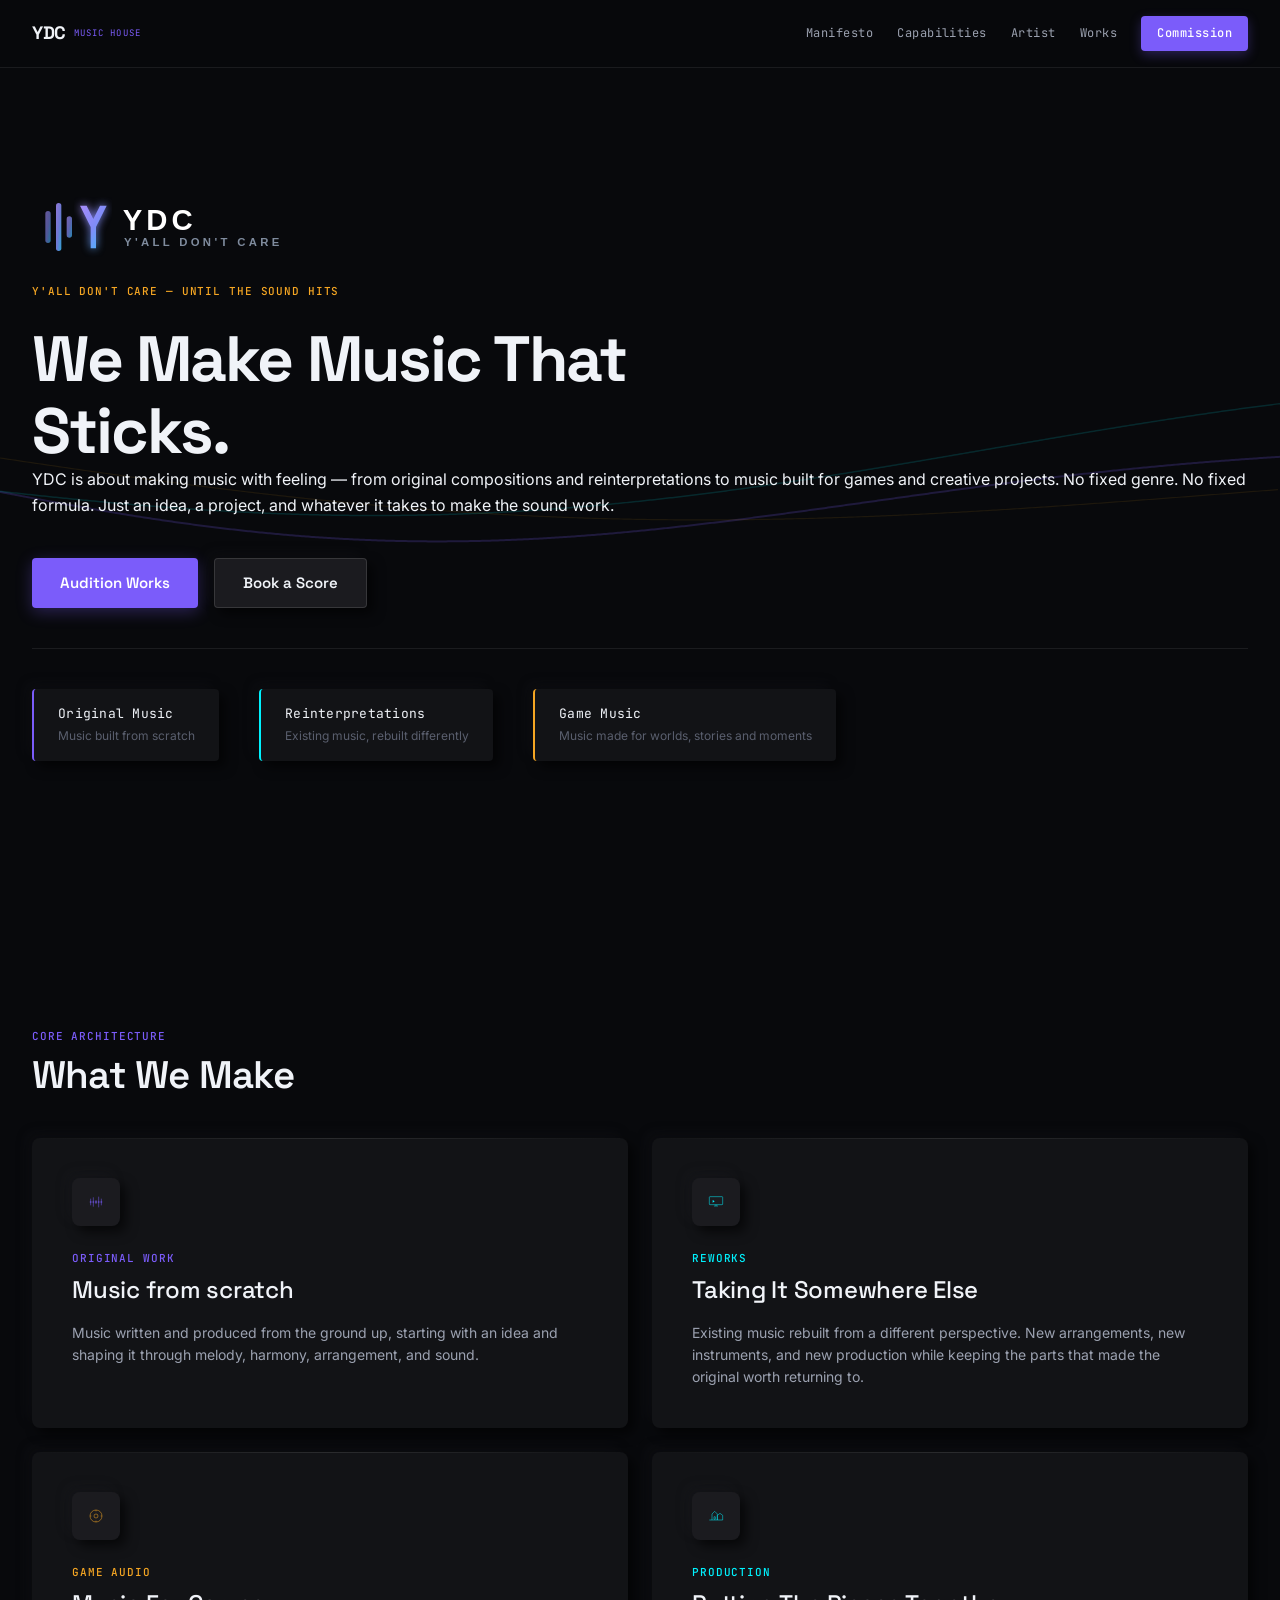
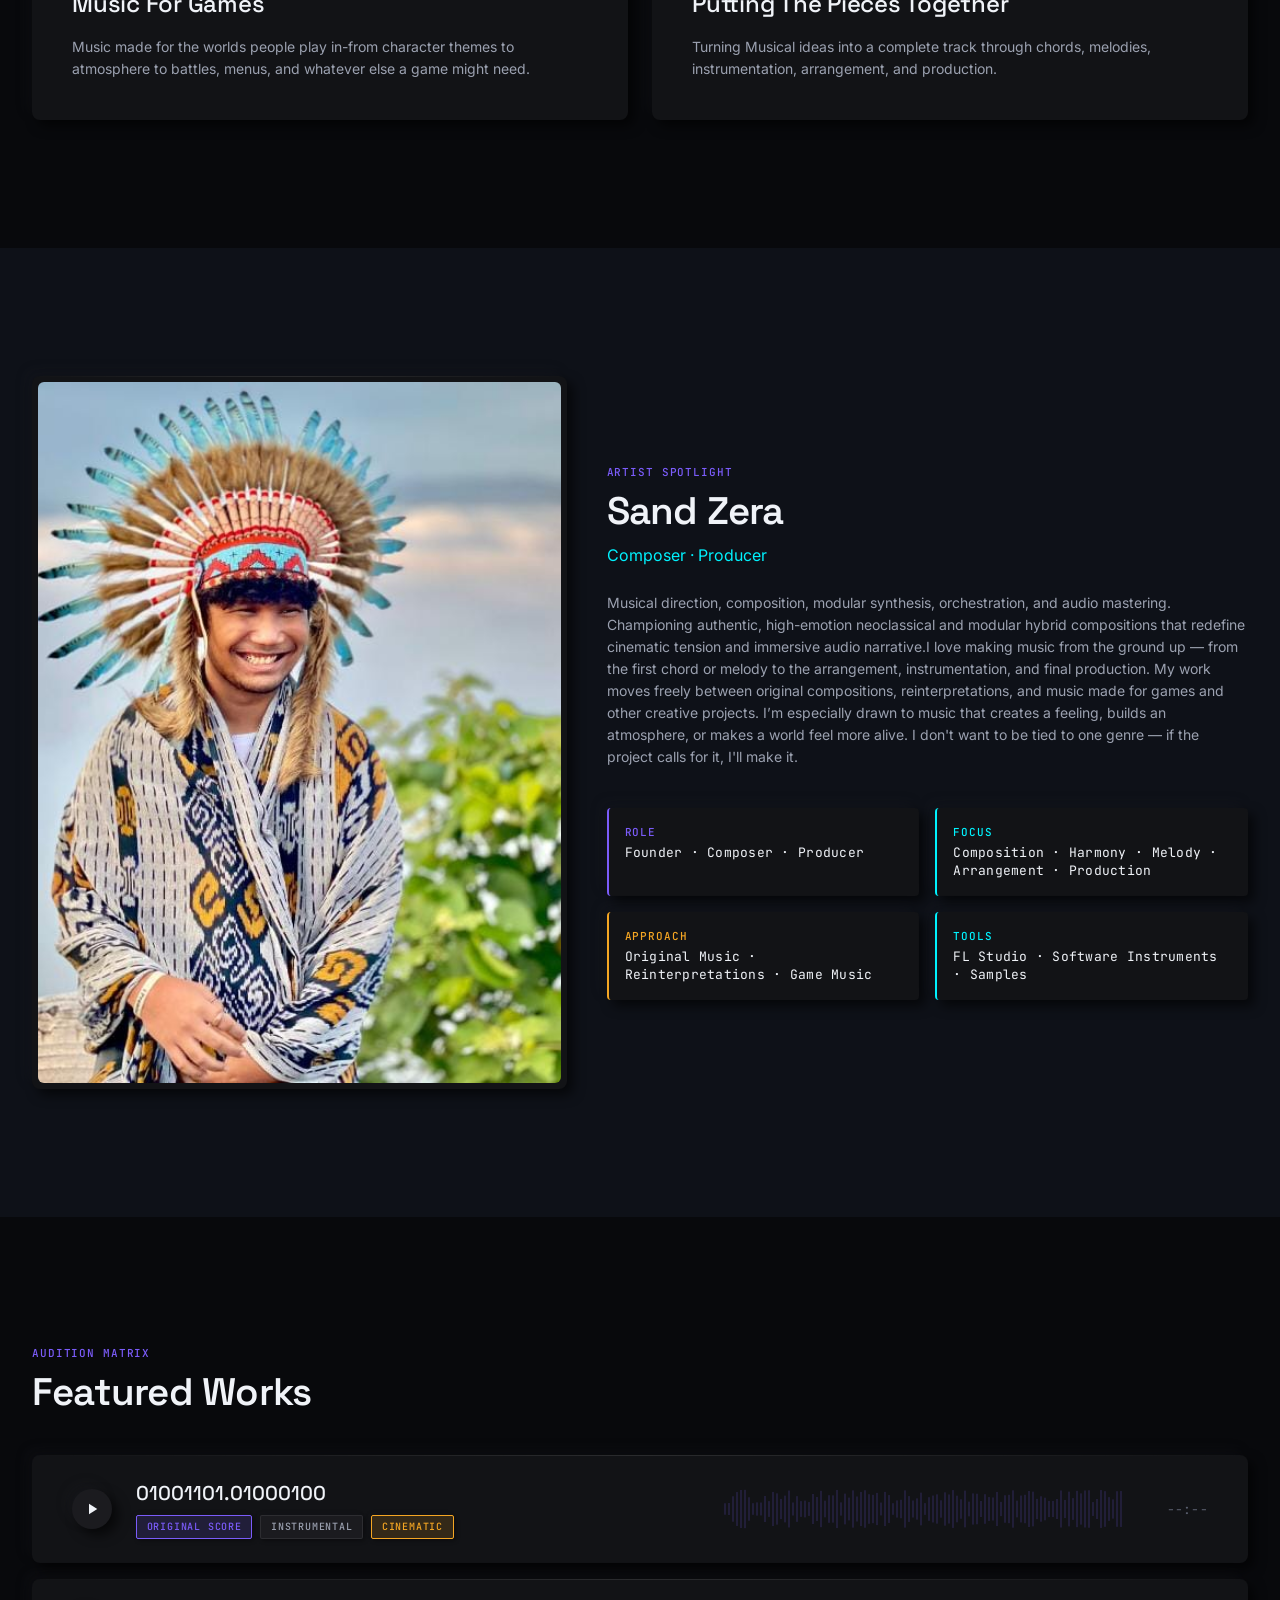
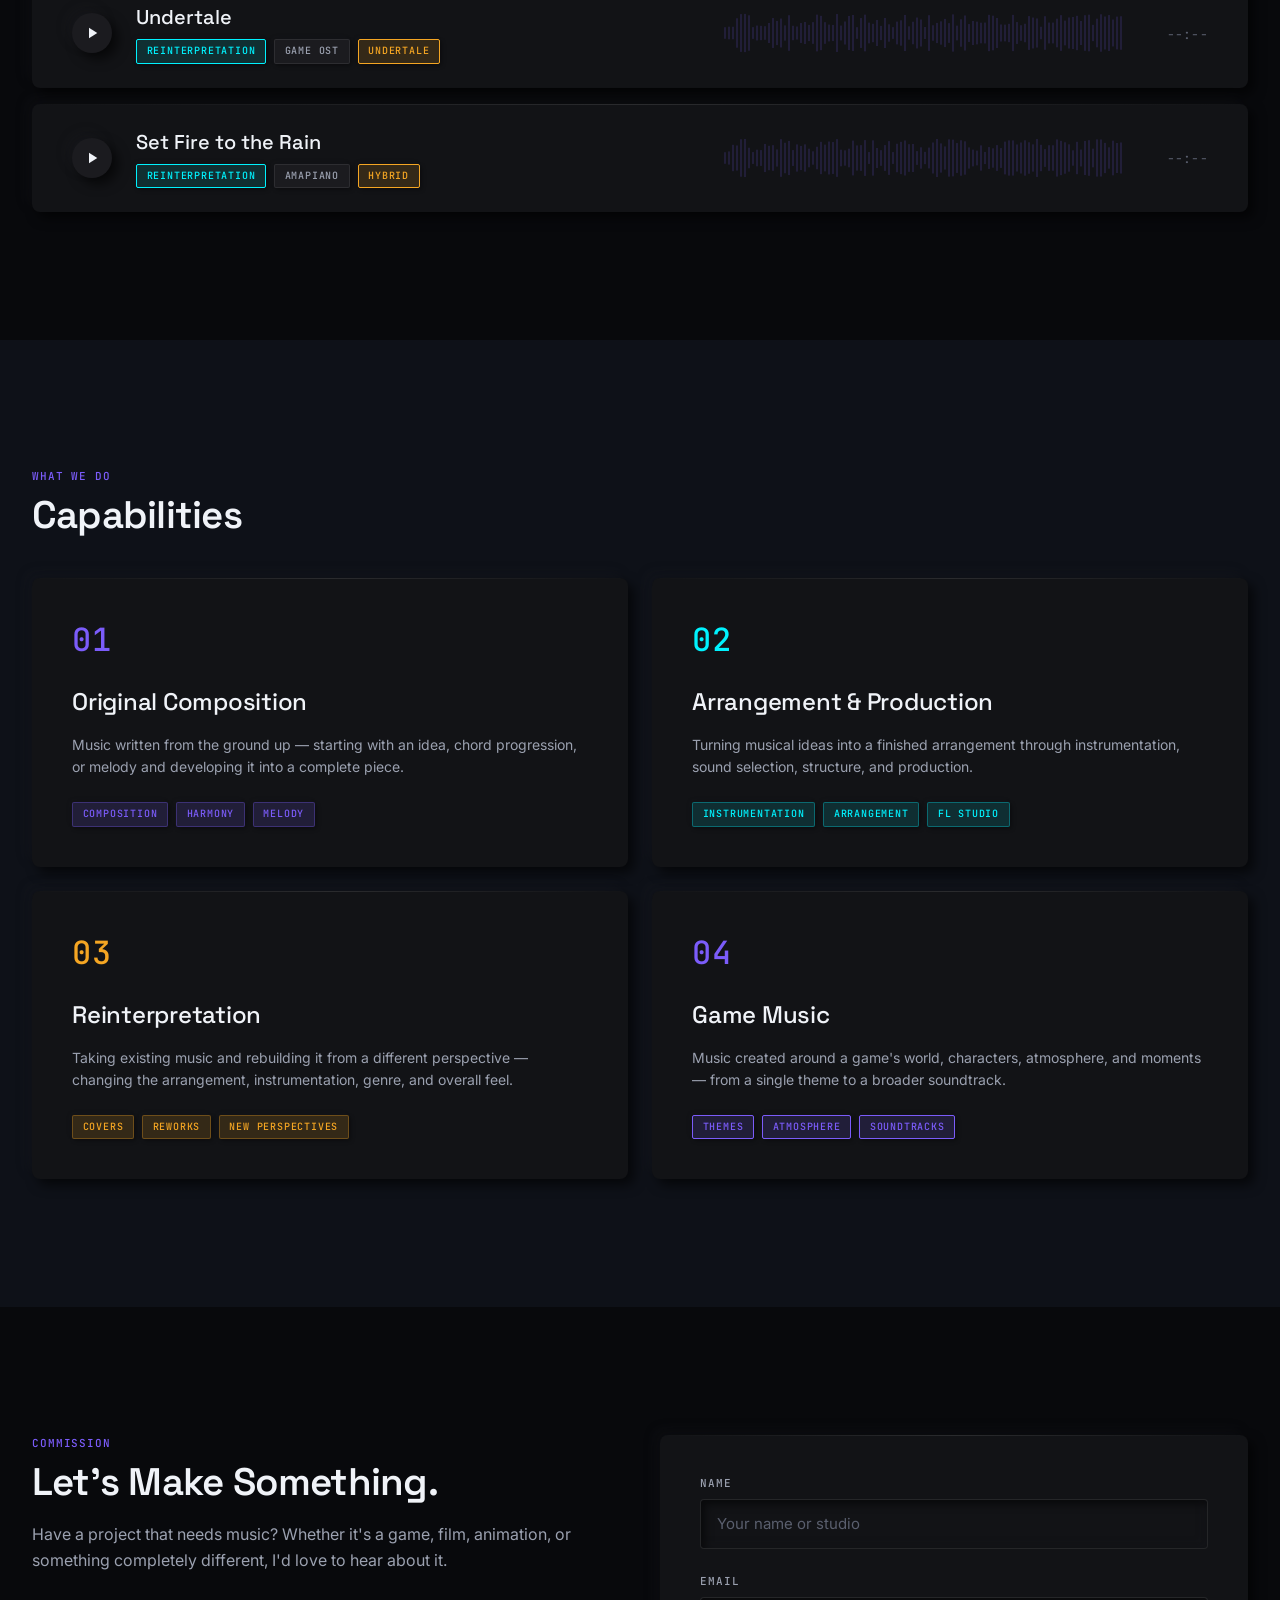
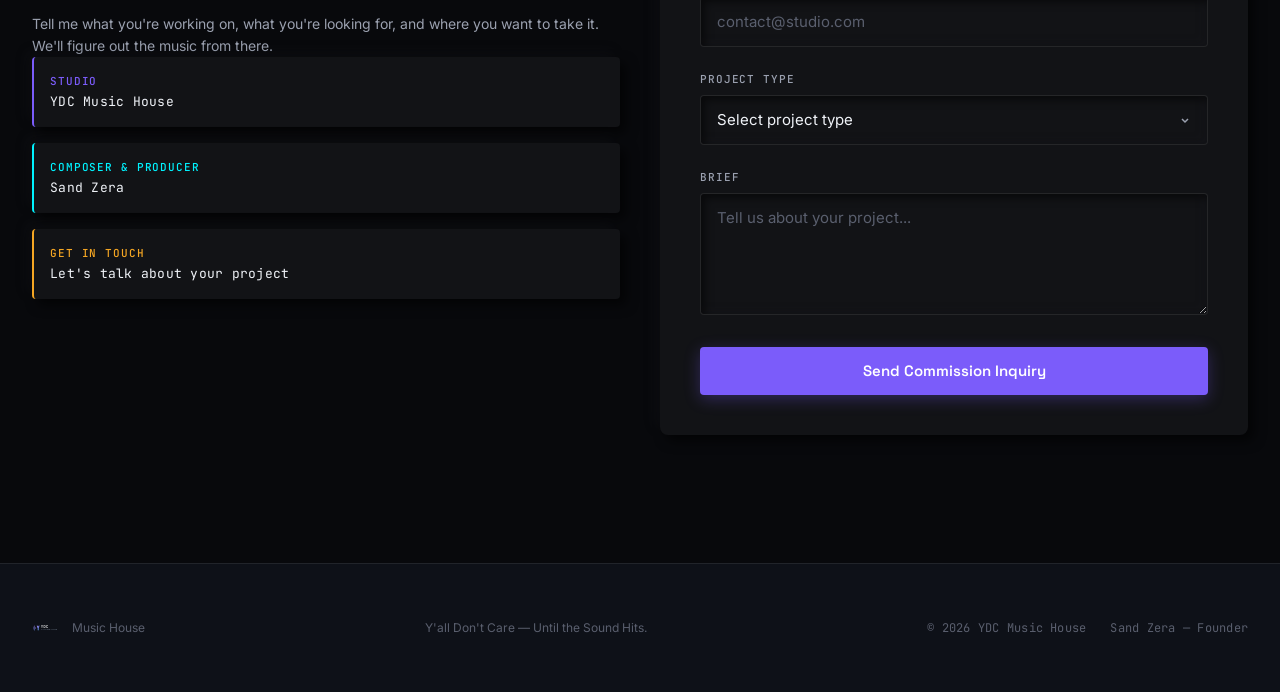
==== commit 62dad3b4: "Update title and description in index.html" ====
--- a/index.html
+++ b/index.html
@@ -3,8 +3,8 @@
 <head>
   <meta charset="UTF-8">
   <meta name="viewport" content="width=device-width, initial-scale=1.0">
-  <title>YDC Music House — Cinematic Sound Atelier</title>
-  <meta name="description" content="YDC Music House — Bespoke cinematic soundtracks, adaptive game audio, and neoclassical reinterpretations by Sand Zera.">
+  <title>YDC Music House</title>
+  <meta name="description" content="YDC Music House — Original music, reinterpretations, game music, and production">
   <link rel="preconnect" href="https://fonts.googleapis.com">
   <link rel="preconnect" href="https://fonts.gstatic.com" crossorigin>
   <link href="https://fonts.googleapis.com/css2?family=Inter:wght@400;500;600&family=JetBrains+Mono:wght@400;500&family=Space+Grotesk:wght@500;600;700&display=swap" rel="stylesheet">
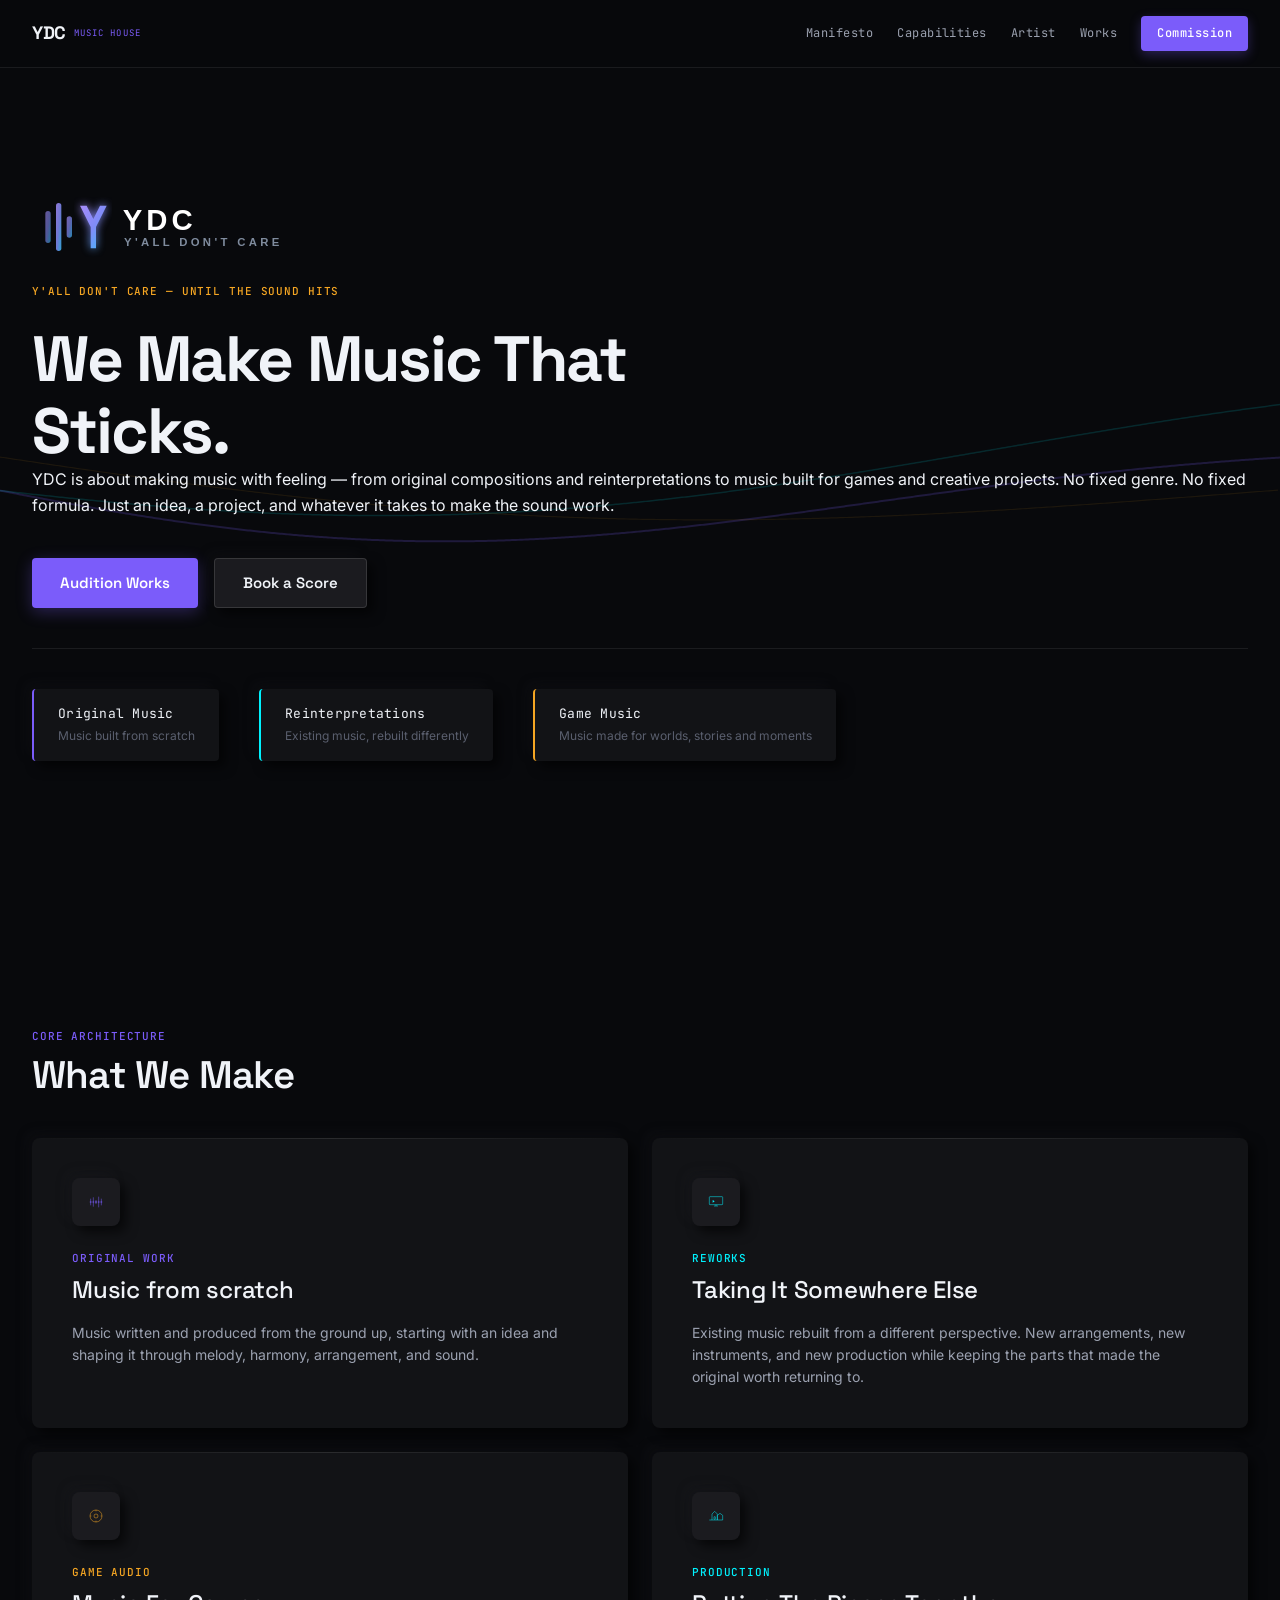
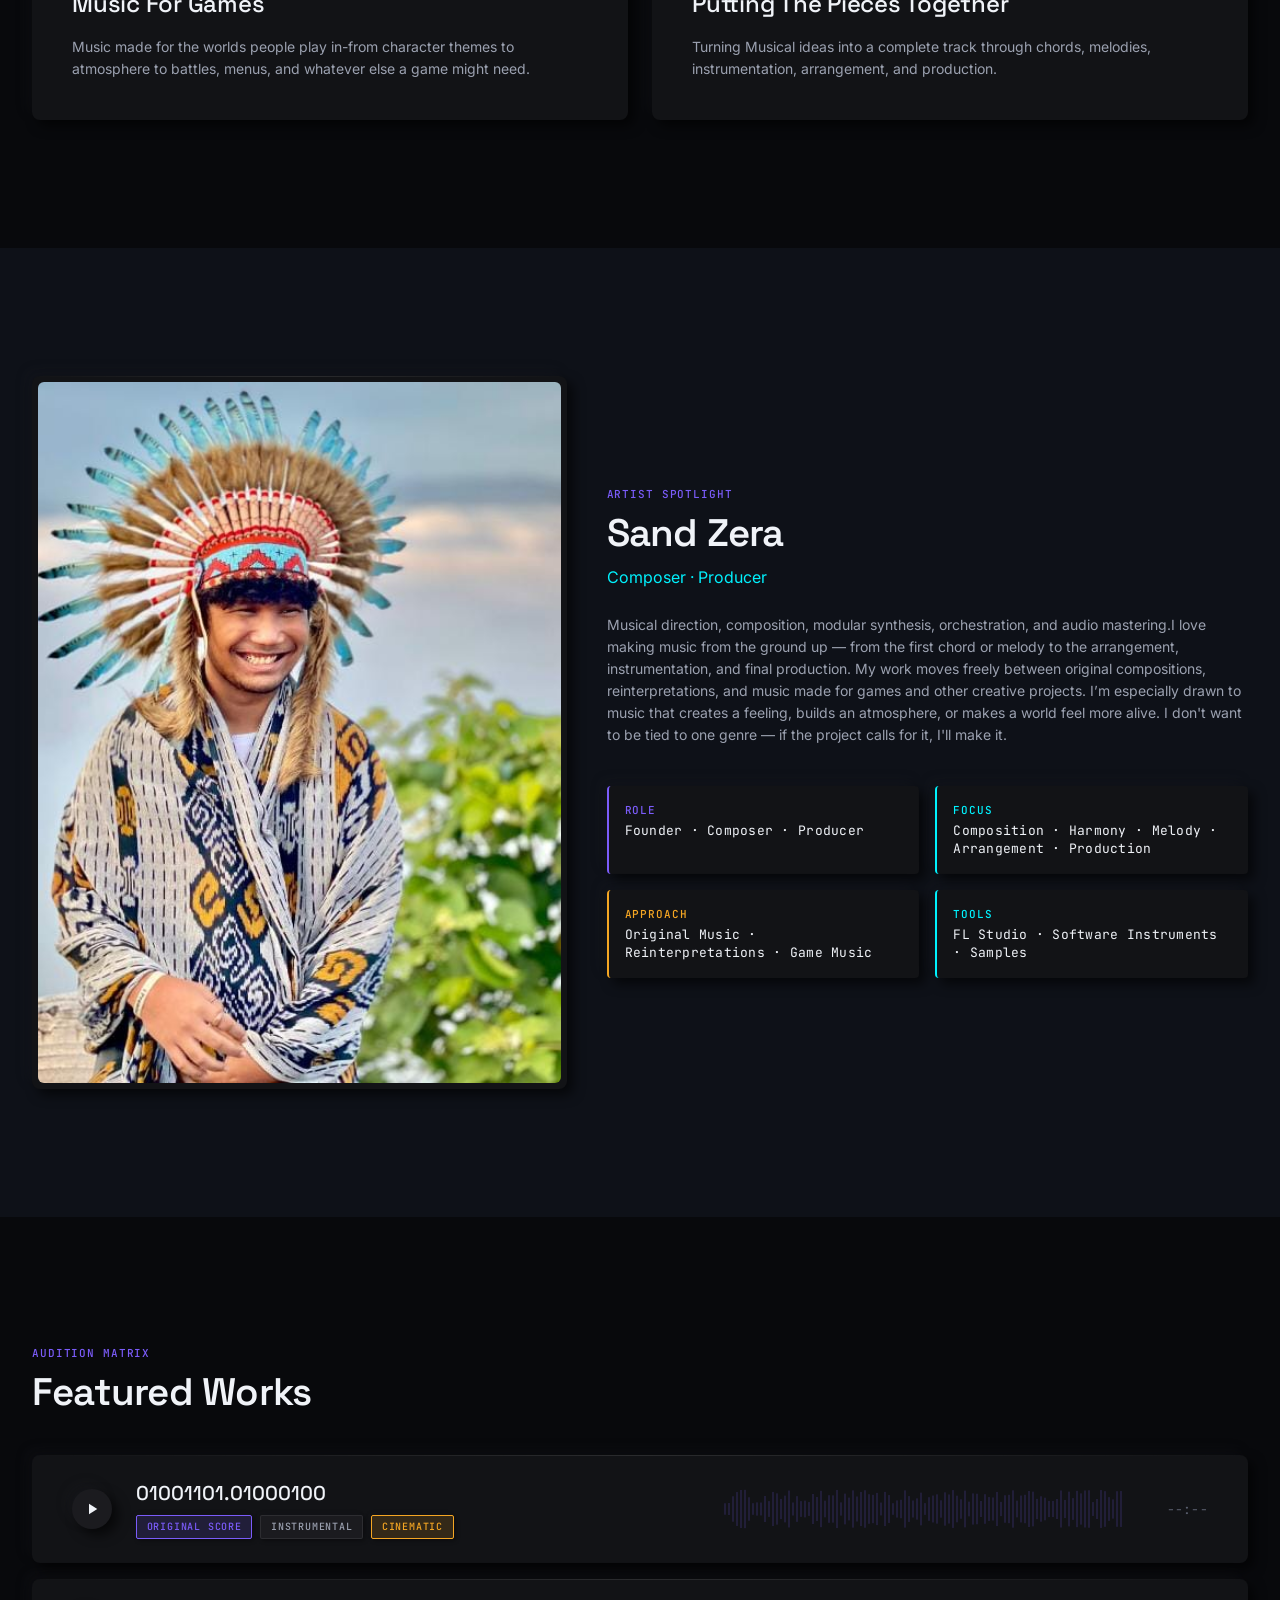
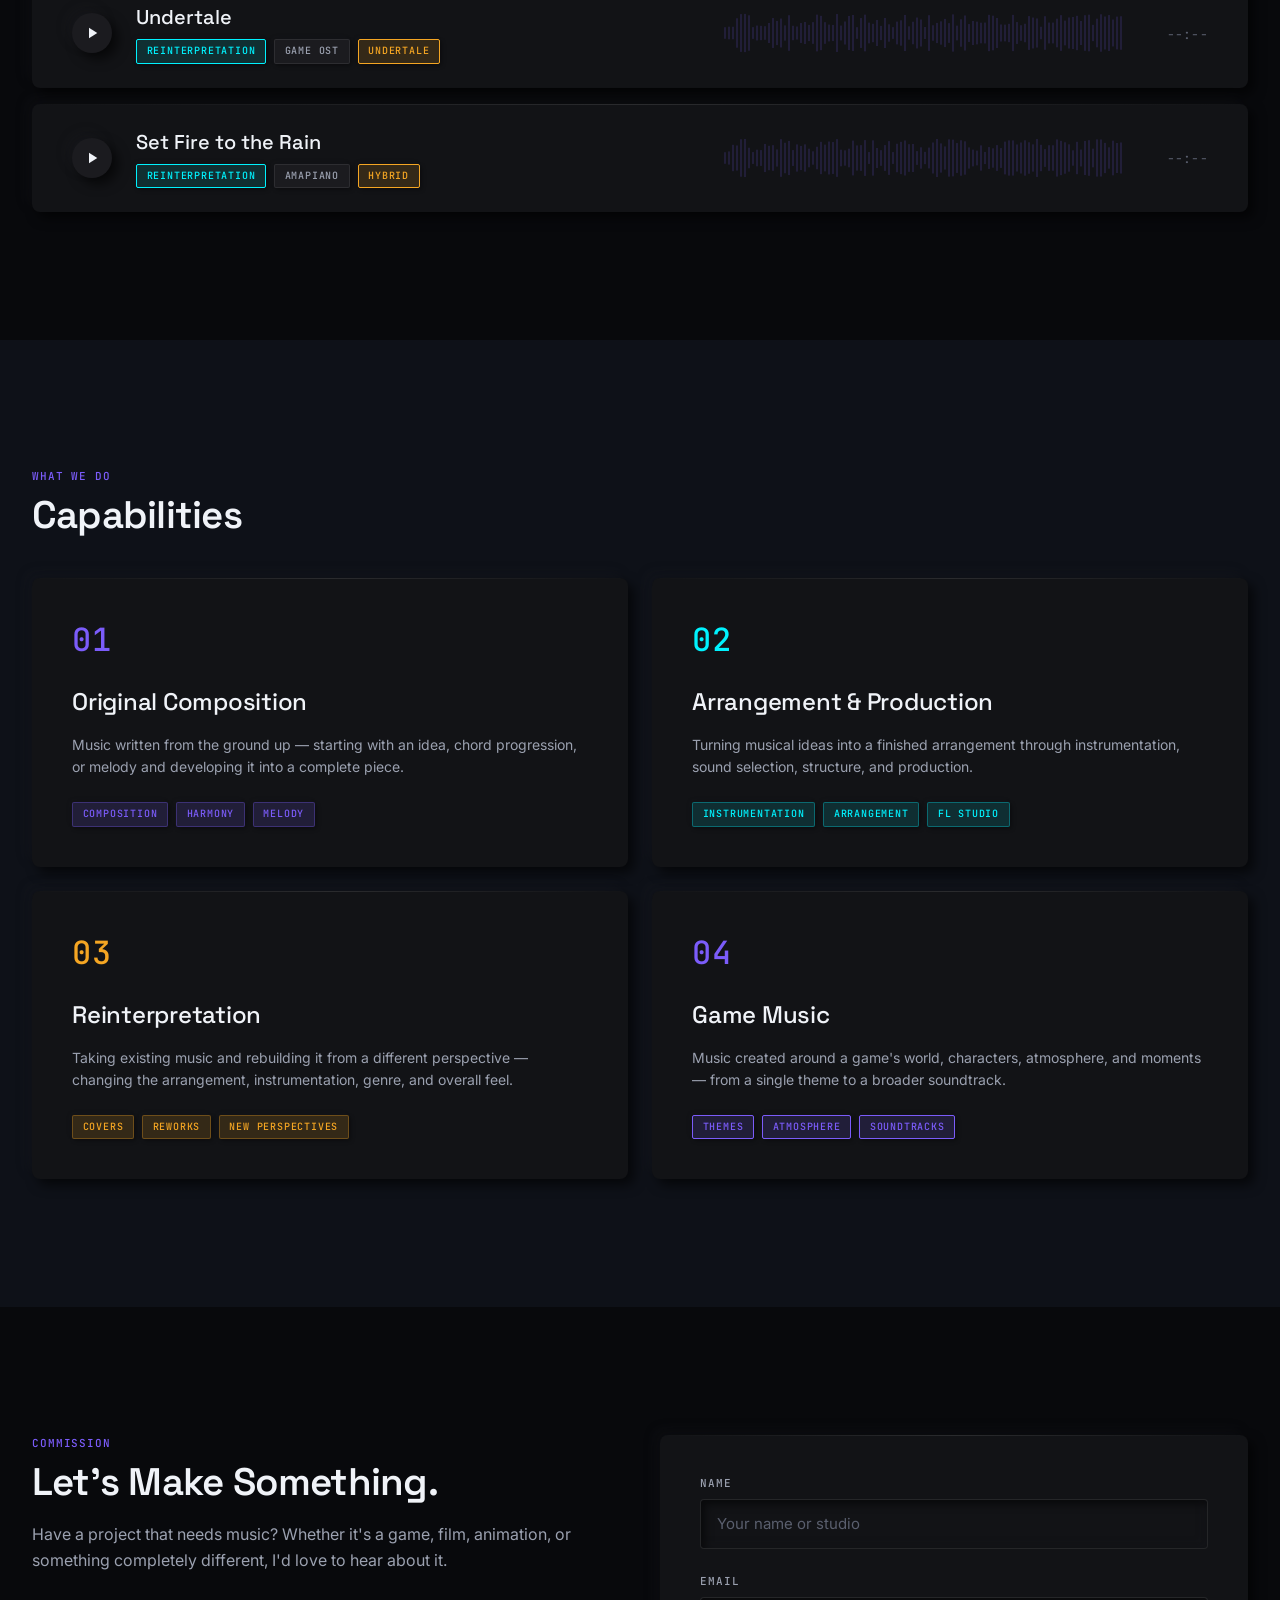
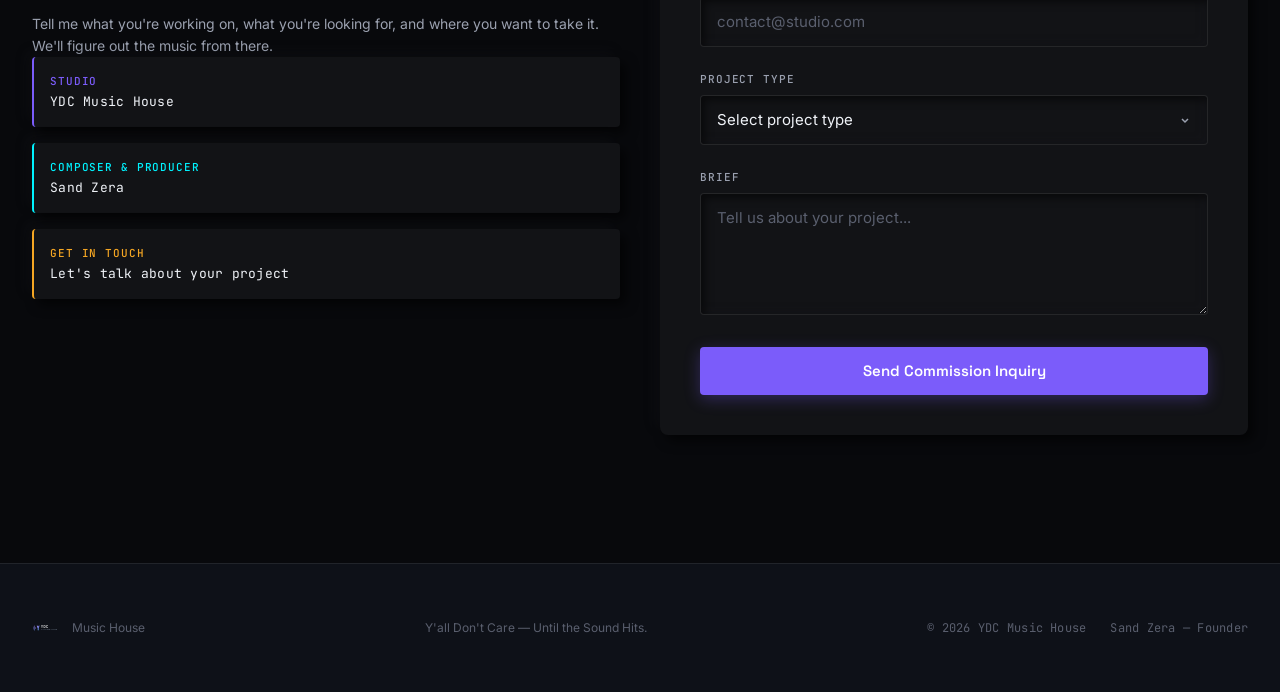
==== commit 9a4945d0: "Refactor artist bio in index.html Removed repetitive phrases from artist bio for clarity." ====
--- a/index.html
+++ b/index.html
@@ -123,7 +123,7 @@
         <p class="label-caps section-label">Artist Spotlight</p>
         <h2 class="headline-lg">Sand Zera</h2>
         <p class="body-lg artist-role">Composer · Producer</p>
-        <p class="body-md artist-bio">Musical direction, composition, modular synthesis, orchestration, and audio mastering. Championing authentic, high-emotion neoclassical and modular hybrid compositions that redefine cinematic tension and immersive audio narrative.I love making music from the ground up — from the first chord or melody to the arrangement, instrumentation, and final production. My work moves freely between original compositions, reinterpretations, and music made for games and other creative projects.
+        <p class="body-md artist-bio">Musical direction, composition, modular synthesis, orchestration, and audio mastering.I love making music from the ground up — from the first chord or melody to the arrangement, instrumentation, and final production. My work moves freely between original compositions, reinterpretations, and music made for games and other creative projects.
 
 I’m especially drawn to music that creates a feeling, builds an atmosphere, or makes a world feel more alive. I don't want to be tied to one genre — if the project calls for it, I'll make it.</p>
         <div class="artist-specs">
